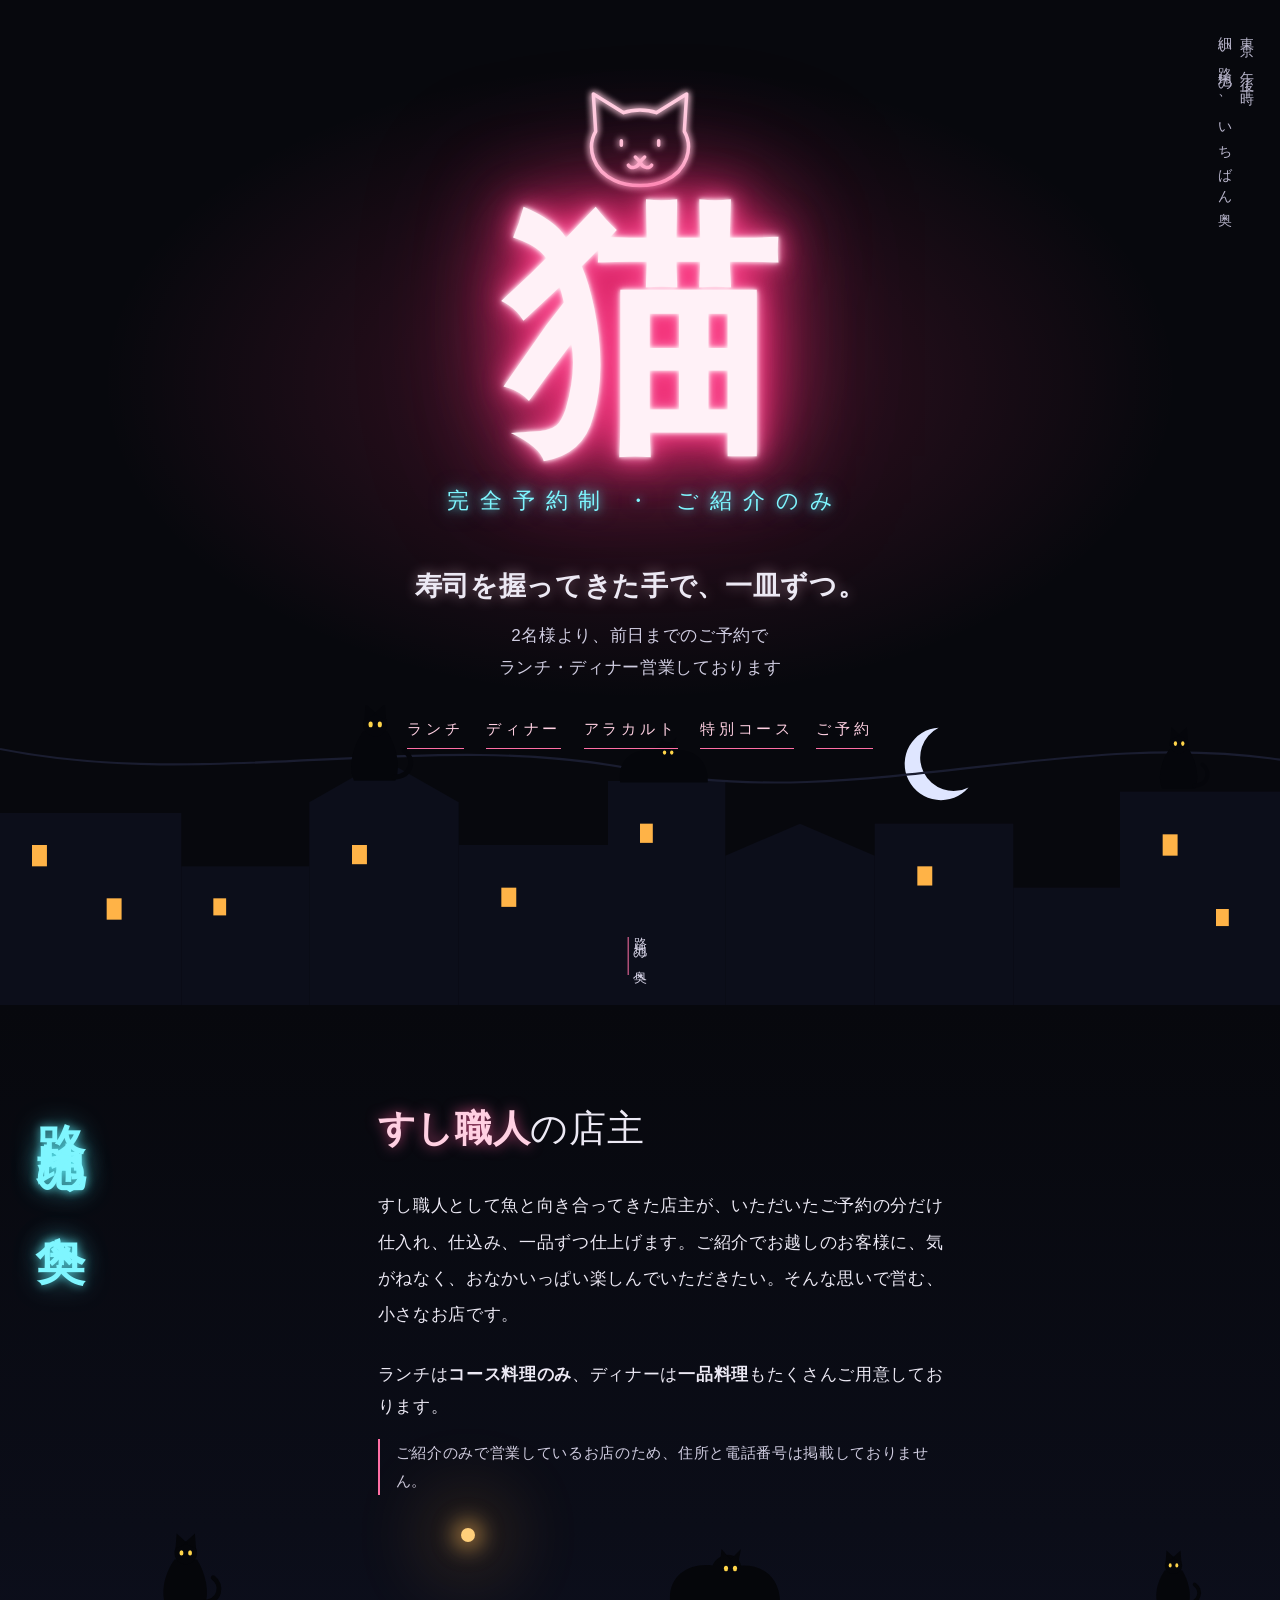
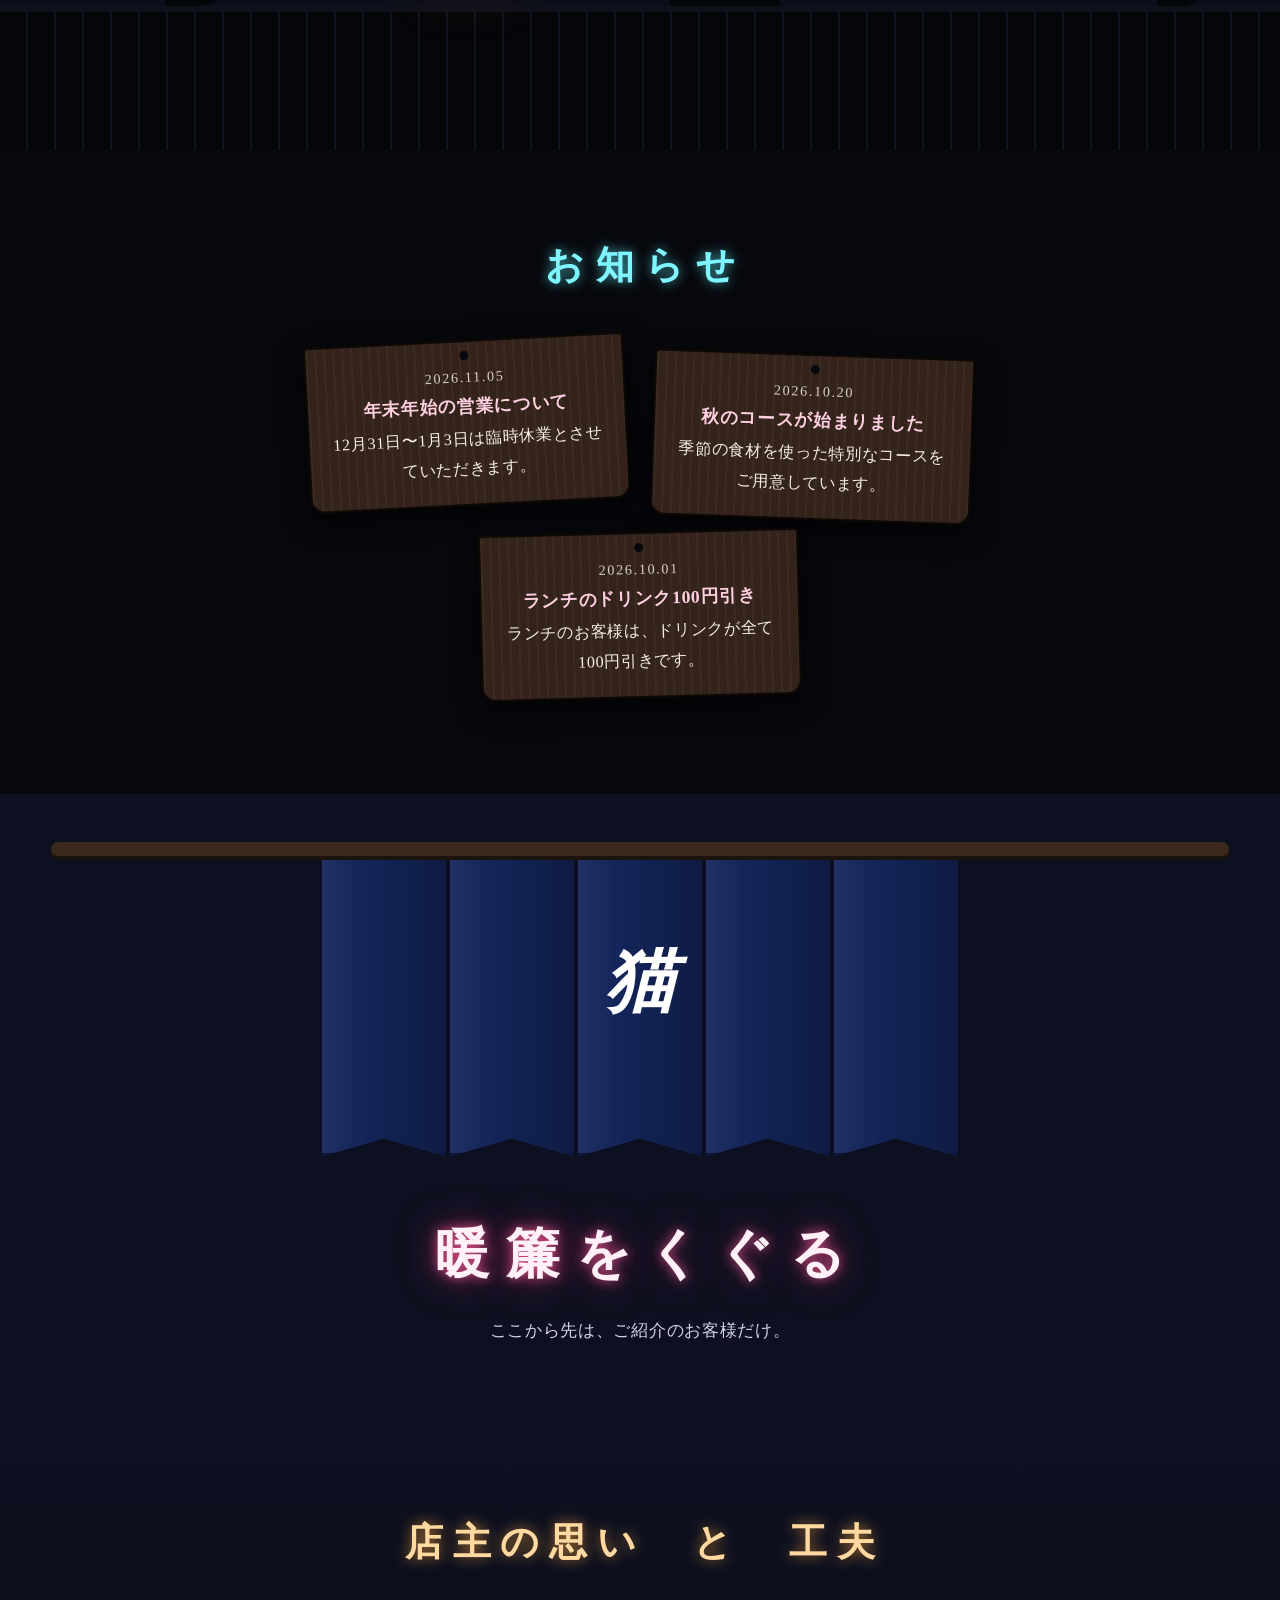
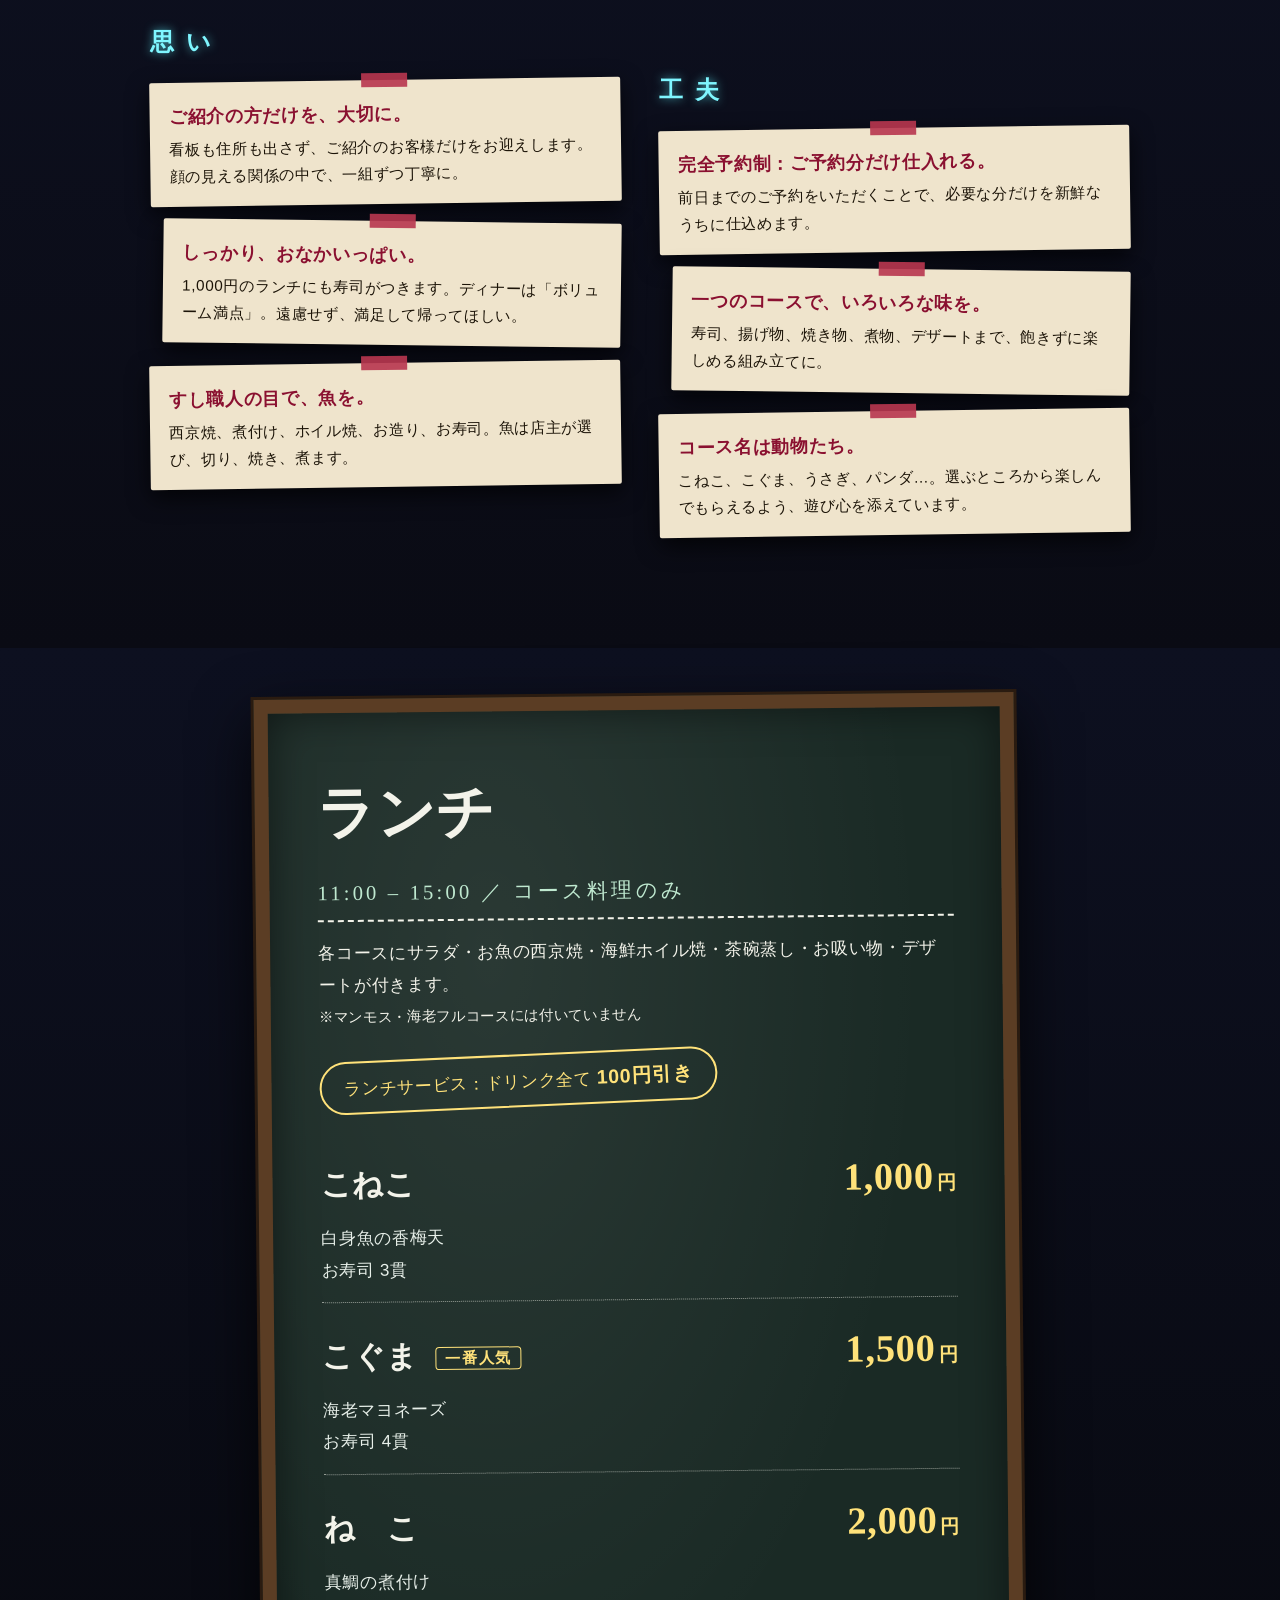
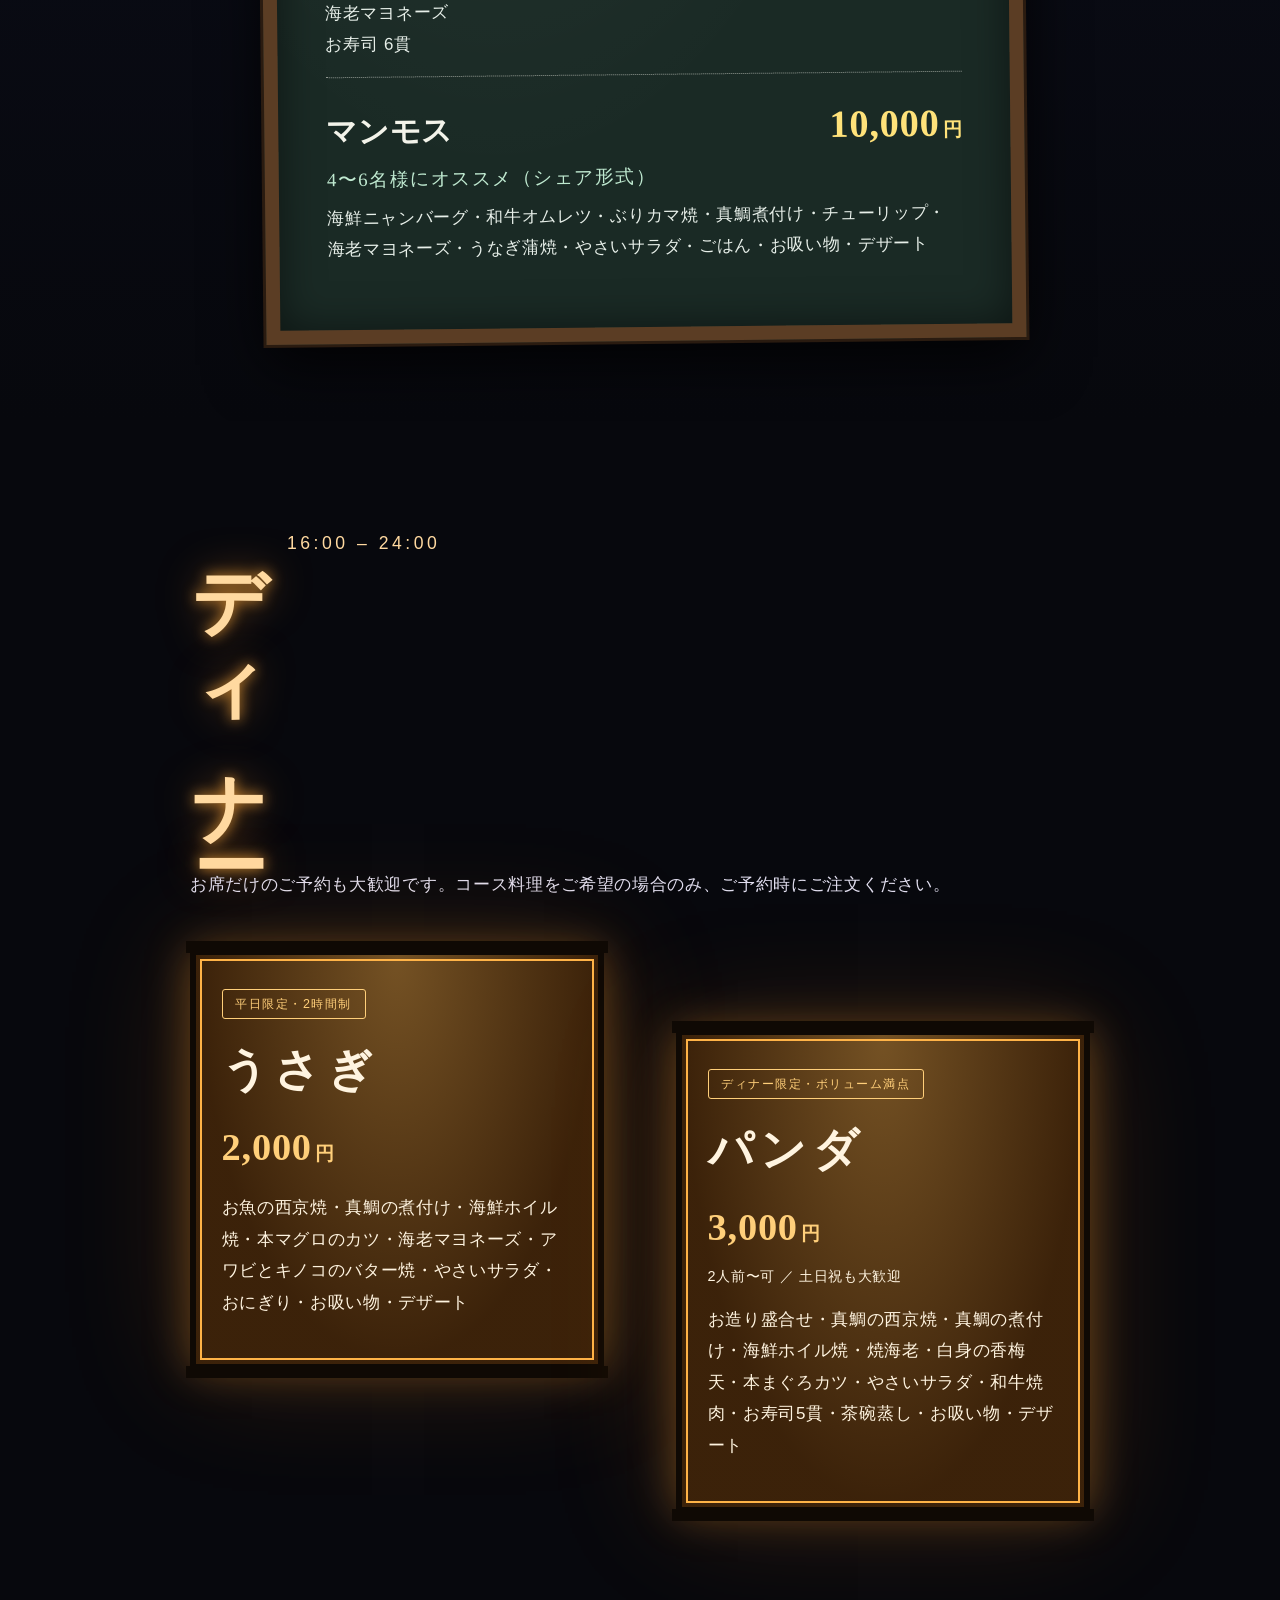
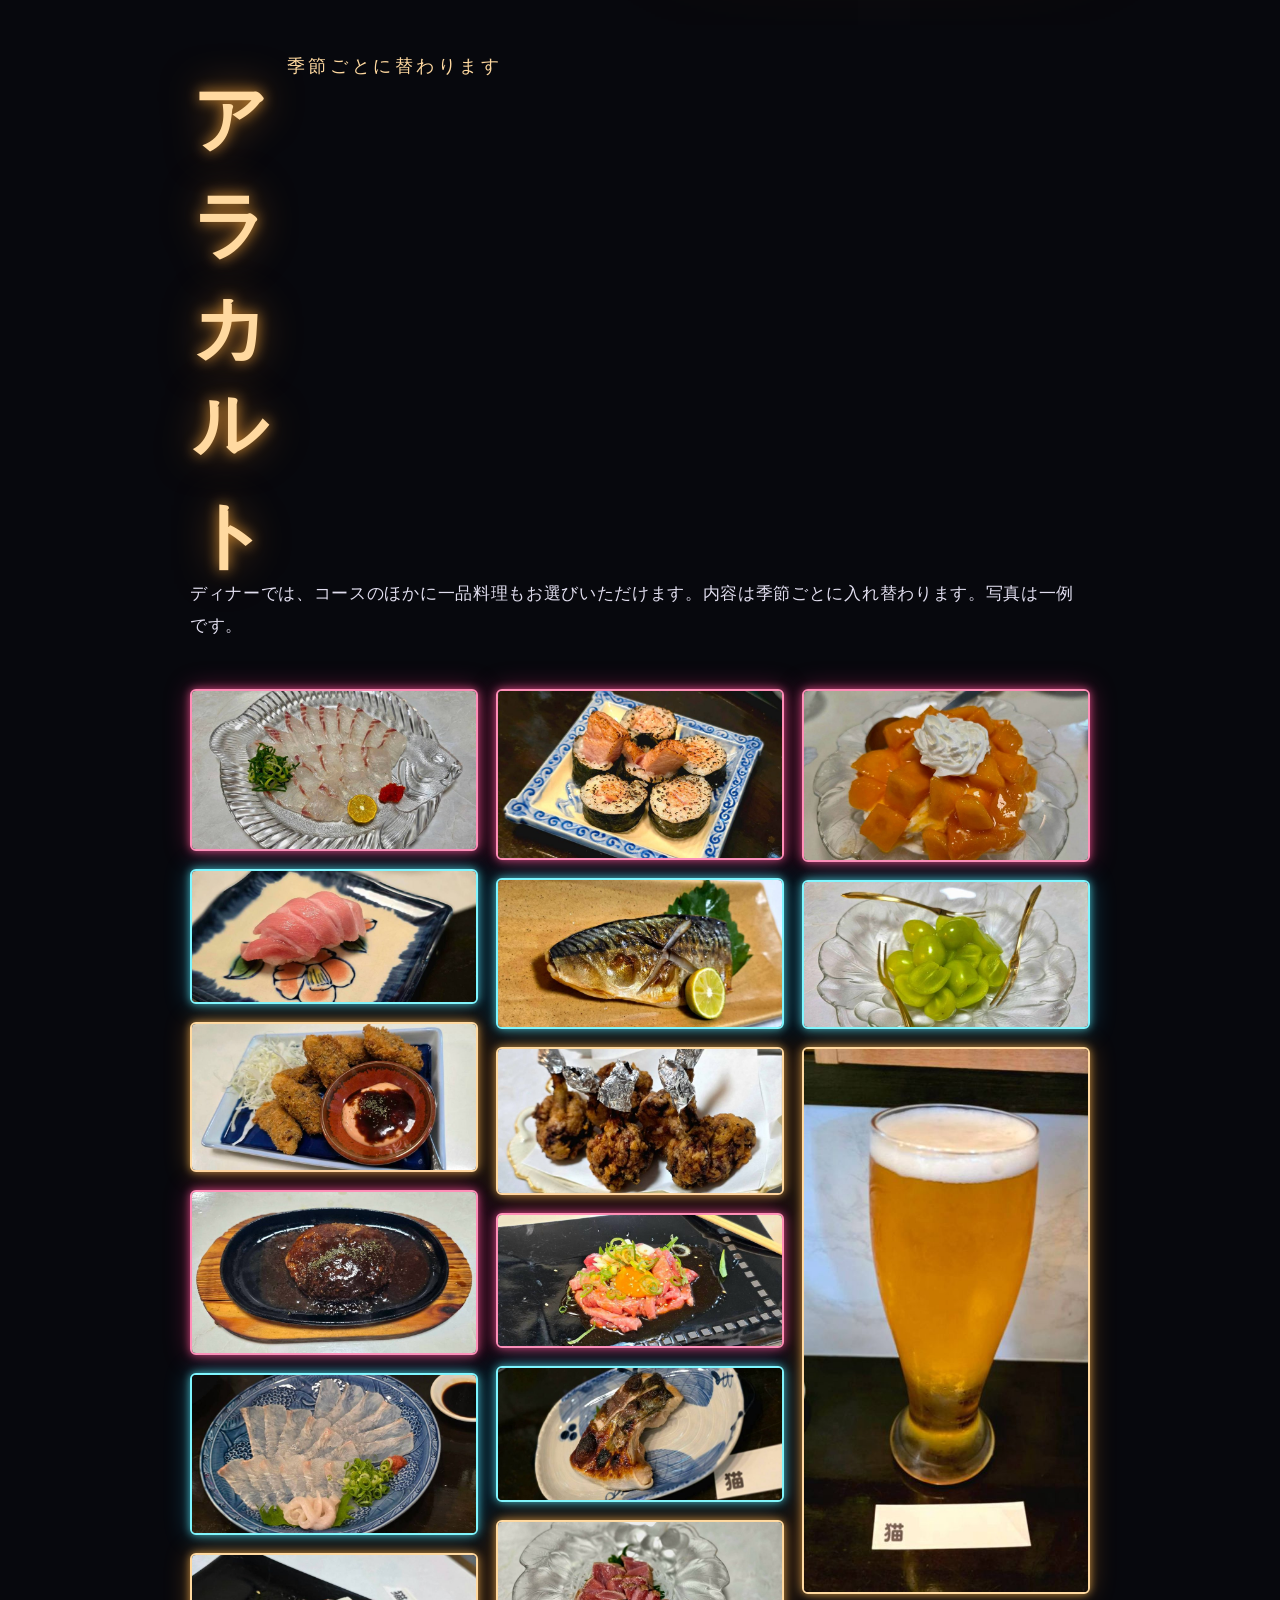
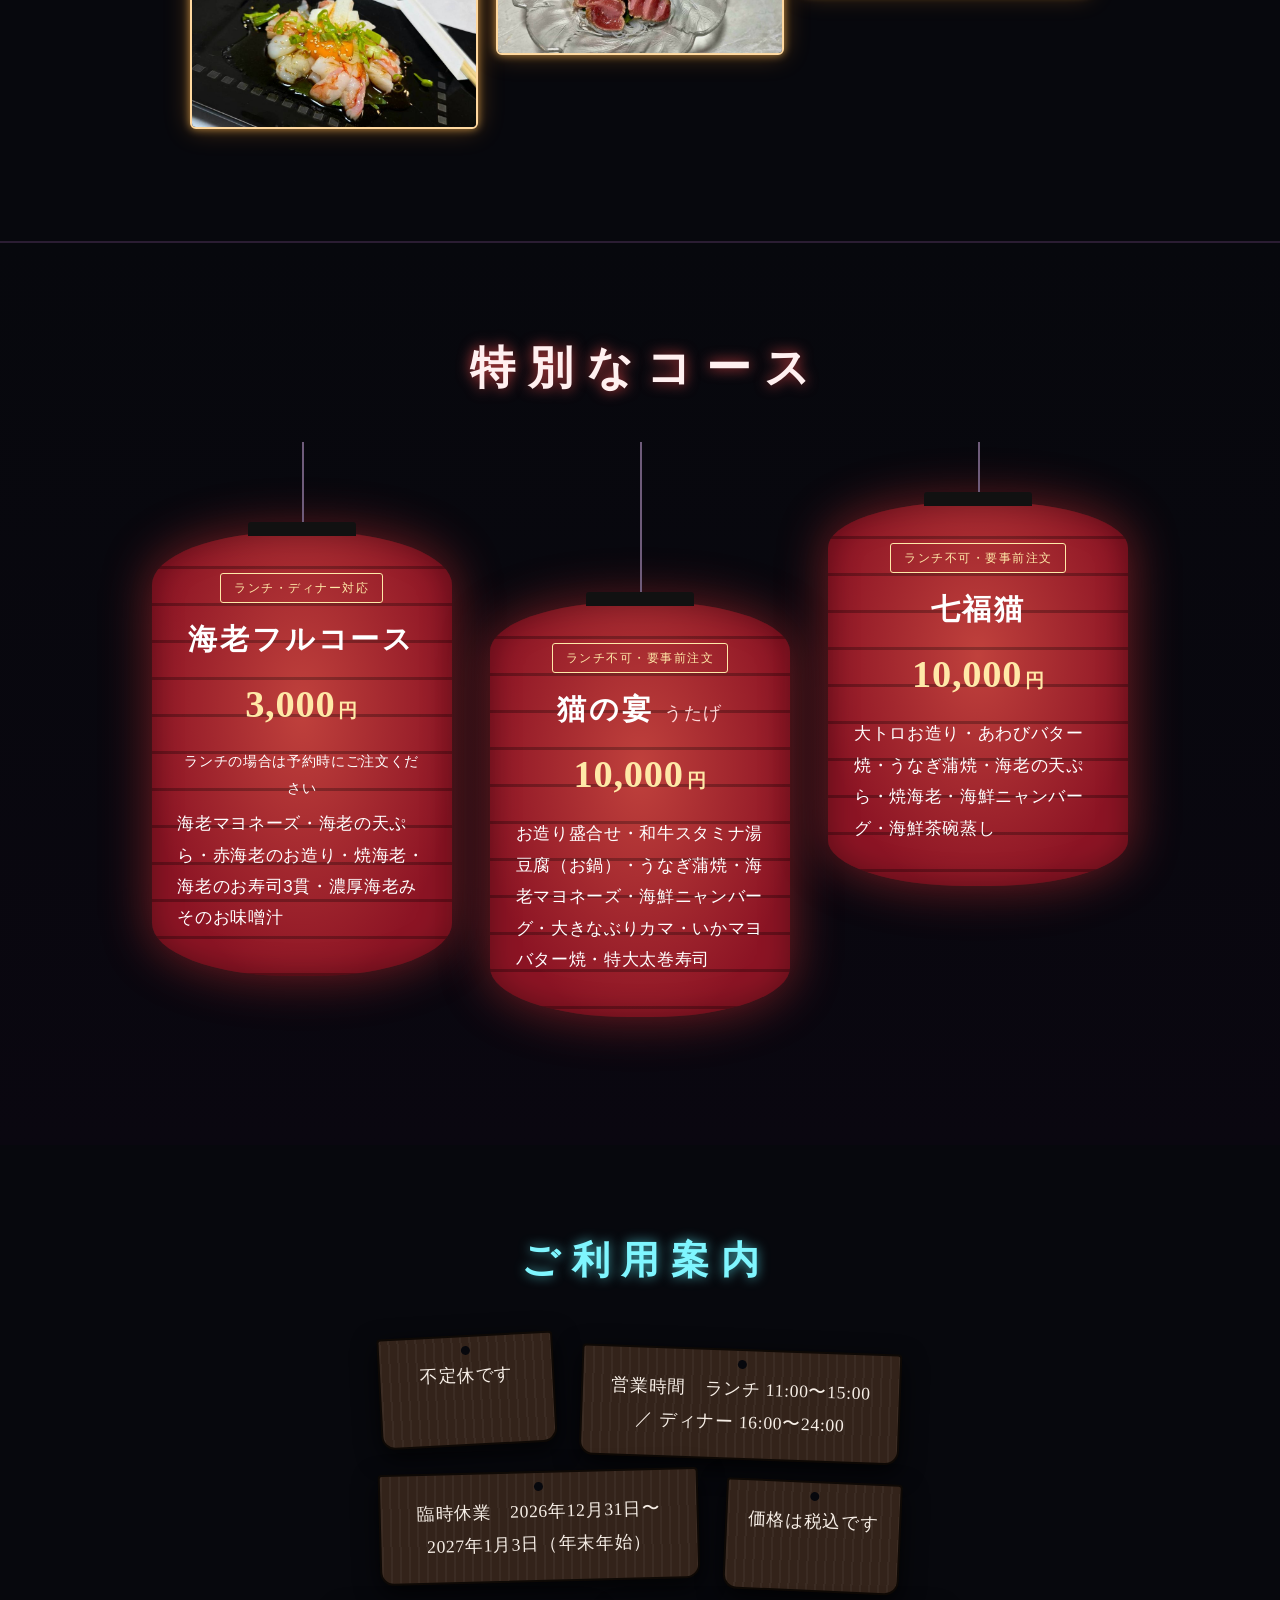
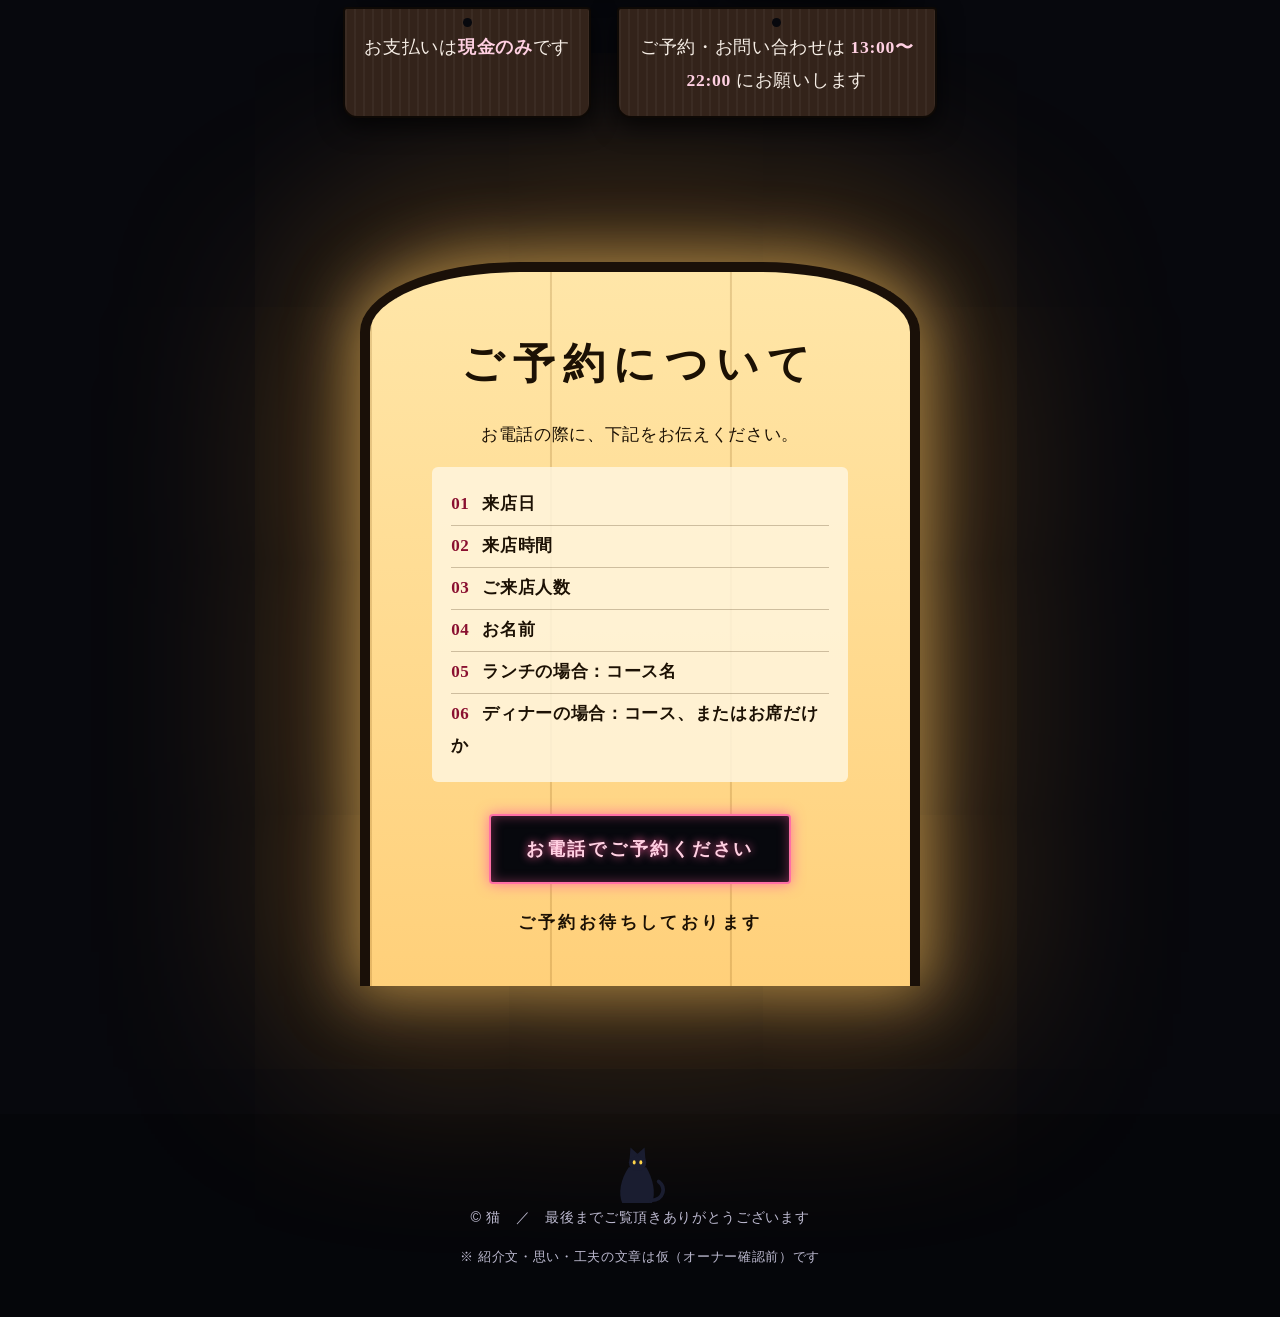
==== d-neon/index.html @ afab5512 "デザイン案（確認用）を追加 Co-Authored-By: Claude Sonnet 5.5 <noreply@anthropic.com>" ====
<!DOCTYPE html>
<html lang="ja">
<head>
<meta charset="utf-8">
<meta name="viewport" content="width=device-width, initial-scale=1">
<meta name="robots" content="noindex, nofollow, noarchive, nosnippet, noimageindex">
<meta name="googlebot" content="noindex, nofollow">
<title>猫 | 完全予約制・ご紹介のみのお店</title>
<link rel="stylesheet" href="style.css">
<script>document.documentElement.className="js";</script>
</head>
<body>

<!-- 自作の猫シルエット（再利用） -->
<svg width="0" height="0" style="position:absolute" aria-hidden="true" focusable="false">
  <defs>
    <symbol id="cat" viewBox="0 0 130 140">
      <path d="M38 54 C18 82 12 118 22 140 L94 140 C104 116 96 80 80 54 Z" fill="currentColor"/>
      <path d="M92 134 C124 132 128 102 110 88" fill="none" stroke="currentColor" stroke-width="9" stroke-linecap="round"/>
      <circle cx="59" cy="42" r="21" fill="currentColor"/>
      <path d="M40 34 L42 6 L62 24 Z M78 34 L76 6 L56 24 Z" fill="currentColor"/>
      <ellipse class="eye" cx="51" cy="42" rx="3.6" ry="5" fill="#ffd54a"/>
      <ellipse class="eye" cx="67" cy="42" rx="3.6" ry="5" fill="#ffd54a"/>
    </symbol>
    <symbol id="loaf" viewBox="0 0 160 80">
      <path d="M6 80 C0 40 30 22 62 26 C70 8 96 6 100 26 C130 24 154 44 152 80 Z" fill="currentColor"/>
      <path d="M72 24 L74 4 L88 20 Z M96 24 L100 4 L84 20 Z" fill="currentColor"/>
      <ellipse class="eye" cx="80" cy="30" rx="2.8" ry="3.6" fill="#ffd54a"/>
      <ellipse class="eye" cx="92" cy="30" rx="2.8" ry="3.6" fill="#ffd54a"/>
    </symbol>
  </defs>
</svg>

<div class="trail" aria-hidden="true"></div>

<!-- 1. 路地の入口 -->
<header class="gate" id="top">
  <p class="gate-time" aria-hidden="true">東京　午後十時<br>細い路地の、いちばん奥</p>

  <div class="sign">
    <svg class="neon-cat" viewBox="0 0 120 100" role="img" aria-label="猫の顔のネオン">
      <defs>
        <filter id="glow" x="-50%" y="-50%" width="200%" height="200%">
          <feGaussianBlur stdDeviation="3.2" result="b"/>
          <feMerge><feMergeNode in="b"/><feMergeNode in="b"/><feMergeNode in="SourceGraphic"/></feMerge>
        </filter>
      </defs>
      <g fill="none" stroke="#ffd0e2" stroke-width="3" stroke-linecap="round" stroke-linejoin="round" filter="url(#glow)">
        <path d="M22 44 L20 12 L46 28 C54 25 66 25 74 28 L100 12 L98 44 C106 58 100 78 82 86 C70 92 50 92 38 86 C20 78 14 58 22 44 Z"/>
        <path d="M44 52 L44 56 M76 52 L76 56"/>
        <path d="M56 66 L60 70 L64 66 M60 70 C58 76 52 76 50 73 M60 70 C62 76 68 76 70 73"/>
      </g>
    </svg>
    <h1 class="neon">猫</h1>
    <p class="gate-sub">完全予約制 ・ ご紹介のみ</p>
  </div>

  <p class="gate-catch">寿司を握ってきた手で、一皿ずつ。</p>
  <p class="gate-lead">2名様より、前日までのご予約で<br>ランチ・ディナー営業しております</p>

  <nav class="gate-nav" aria-label="ページ内移動">
    <a href="#lunch">ランチ</a>
    <a href="#dinner">ディナー</a>
    <a href="#alacarte">アラカルト</a>
    <a href="#special">特別コース</a>
    <a href="#reserve">ご予約</a>
  </nav>

  <p class="cue" aria-hidden="true"><span>路地の奥へ</span></p>

  <svg class="skyline" viewBox="0 0 1200 300" preserveAspectRatio="xMidYMax slice" aria-hidden="true">
    <path d="M880 40 a34 34 0 1 0 28 56 a28 28 0 1 1 -28 -56 Z" fill="#dfe6ff"/>
    <g fill="#0c0e1a">
      <rect x="0" y="120" width="170" height="180"/>
      <rect x="170" y="170" width="120" height="130"/>
      <path d="M290 300 V110 L360 70 L430 110 V300 Z"/>
      <rect x="430" y="150" width="140" height="150"/>
      <rect x="570" y="90" width="110" height="210"/>
      <path d="M680 300 V160 L750 130 L820 160 V300 Z"/>
      <rect x="820" y="130" width="130" height="170"/>
      <rect x="950" y="190" width="100" height="110"/>
      <rect x="1050" y="100" width="150" height="200"/>
    </g>
    <g fill="#ffb347">
      <rect x="30" y="150" width="14" height="20"/><rect x="100" y="200" width="14" height="20"/>
      <rect x="200" y="200" width="12" height="16"/><rect x="330" y="150" width="14" height="18"/>
      <rect x="470" y="190" width="14" height="18"/><rect x="600" y="130" width="12" height="18"/>
      <rect x="860" y="170" width="14" height="18"/><rect x="1090" y="140" width="14" height="20"/>
      <rect x="1140" y="210" width="12" height="16"/>
    </g>
    <path d="M0 60 C200 100 400 40 600 80 S1000 40 1200 70" fill="none" stroke="#1a1d30" stroke-width="2"/>
    <use href="#cat" x="320" y="14" width="70" height="76" style="color:#05060b"/>
    <use href="#loaf" x="578" y="46" width="90" height="46" style="color:#05060b"/>
    <use href="#cat" x="1080" y="36" width="56" height="62" style="color:#05060b"/>
  </svg>
</header>

<main>

<!-- 2. 路地 -->
<section class="alley" id="alley">
  <p class="vtitle rv" aria-hidden="true">路地の奥へ</p>
  <div class="alley-body">
    <ul class="points rv">
      <li><strong>すし職人</strong>の店主</li>
    </ul>
    <p class="rv lead-p">すし職人として魚と向き合ってきた店主が、いただいたご予約の分だけ仕入れ、仕込み、一品ずつ仕上げます。ご紹介でお越しのお客様に、気がねなく、おなかいっぱい楽しんでいただきたい。そんな思いで営む、小さなお店です。</p>
    <p class="rv">ランチは<strong>コース料理のみ</strong>、ディナーは<strong>一品料理</strong>もたくさんご用意しております。</p>
    <p class="hush rv">ご紹介のみで営業しているお店のため、住所と電話番号は掲載しておりません。</p>
  </div>
  <div class="fence" aria-hidden="true">
    <svg class="c c1"><use href="#cat"/></svg>
    <svg class="c c2"><use href="#loaf"/></svg>
    <svg class="c c3"><use href="#cat"/></svg>
  </div>
</section>

<!-- お知らせ（サンプル：管理画面で入力した内容がここに表示されます） -->
<section class="info news" id="news" aria-labelledby="news-h">
  <h2 class="info-h rv" id="news-h">お知らせ</h2>
  <ul class="fuda">
    <li class="rv"><span class="nw-date">2026.11.05</span><strong>年末年始の営業について</strong><span class="nw-body">12月31日〜1月3日は臨時休業とさせていただきます。</span></li>
    <li class="rv"><span class="nw-date">2026.10.20</span><strong>秋のコースが始まりました</strong><span class="nw-body">季節の食材を使った特別なコースをご用意しています。</span></li>
    <li class="rv"><span class="nw-date">2026.10.01</span><strong>ランチのドリンク100円引き</strong><span class="nw-body">ランチのお客様は、ドリンクが全て100円引きです。</span></li>
  </ul>
</section>

<!-- 3. 暖簾 -->
<section class="enter" aria-labelledby="enter-h">
  <div class="rod" aria-hidden="true"></div>
  <div class="noren" aria-hidden="true">
    <i style="--d:-2"></i><i style="--d:-1"></i><i class="mid" style="--d:0"><b>猫</b></i><i style="--d:1"></i><i style="--d:2"></i>
  </div>
  <h2 id="enter-h" class="enter-h rv">暖簾をくぐる</h2>
  <p class="enter-p rv">ここから先は、ご紹介のお客様だけ。</p>
</section>

<!-- 3.5 店の中：思いと工夫 -->
<section class="inside" id="inside" aria-labelledby="inside-h">
  <h2 id="inside-h" class="inside-h rv">店主の思い　と　工夫</h2>
  <div class="slips">
    <div class="slip-group rv">
      <h3 class="slip-t">思い</h3>
      <ul>
        <li><b>ご紹介の方だけを、大切に。</b>看板も住所も出さず、ご紹介のお客様だけをお迎えします。顔の見える関係の中で、一組ずつ丁寧に。</li>
        <li><b>しっかり、おなかいっぱい。</b>1,000円のランチにも寿司がつきます。ディナーは「ボリューム満点」。遠慮せず、満足して帰ってほしい。</li>
        <li><b>すし職人の目で、魚を。</b>西京焼、煮付け、ホイル焼、お造り、お寿司。魚は店主が選び、切り、焼き、煮ます。</li>
      </ul>
    </div>
    <div class="slip-group rv">
      <h3 class="slip-t">工夫</h3>
      <ul>
        <li><b>完全予約制：ご予約分だけ仕入れる。</b>前日までのご予約をいただくことで、必要な分だけを新鮮なうちに仕込めます。</li>
        <li><b>一つのコースで、いろいろな味を。</b>寿司、揚げ物、焼き物、煮物、デザートまで、飽きずに楽しめる組み立てに。</li>
        <li><b>コース名は動物たち。</b>こねこ、こぐま、うさぎ、パンダ…。選ぶところから楽しんでもらえるよう、遊び心を添えています。</li>
      </ul>
    </div>
  </div>
</section>

<!-- 4. ランチ：黒板 -->
<section class="lunch" id="lunch">
  <div class="board">
    <h2 class="chalk-h">ランチ <small>11:00 – 15:00 ／ コース料理のみ</small></h2>
    <p class="chalk-lead">各コースにサラダ・お魚の西京焼・海鮮ホイル焼・茶碗蒸し・お吸い物・デザートが付きます。<br>
    <span class="small">※マンモス・海老フルコースには付いていません</span></p>
    <p class="chalk-service">ランチサービス：ドリンク全て <strong>100円引き</strong></p>

    <div class="menu">
      <article class="row rv">
        <h3>こねこ</h3>
        <p class="price">1,000<span>円</span></p>
        <p class="desc">白身魚の香梅天<br>お寿司 3貫</p>
      </article>
      <article class="row hot rv">
        <h3>こぐま <em>一番人気</em></h3>
        <p class="price">1,500<span>円</span></p>
        <p class="desc">海老マヨネーズ<br>お寿司 4貫</p>
      </article>
      <article class="row rv">
        <h3>ね　こ</h3>
        <p class="price">2,000<span>円</span></p>
        <p class="desc">真鯛の煮付け<br>海老マヨネーズ<br>お寿司 6貫</p>
      </article>
      <article class="row big rv">
        <h3>マンモス <small>4〜6名様にオススメ（シェア形式）</small></h3>
        <p class="price">10,000<span>円</span></p>
        <p class="desc">海鮮ニャンバーグ・和牛オムレツ・ぶりカマ焼・真鯛煮付け・チューリップ・海老マヨネーズ・うなぎ蒲焼・やさいサラダ・ごはん・お吸い物・デザート</p>
      </article>
    </div>
  </div>
</section>

<!-- 5. ディナー：行灯 -->
<section class="dinner" id="dinner">
  <h2 class="dinner-h rv"><span class="v">ディナー</span><small>16:00 – 24:00</small></h2>
  <p class="dinner-lead rv">お席だけのご予約も大歓迎です。コース料理をご希望の場合のみ、ご予約時にご注文ください。</p>

  <div class="andons">
    <article class="andon a1 rv">
      <span class="tag">平日限定・2時間制</span>
      <h3>うさぎ</h3>
      <p class="price">2,000<span>円</span></p>
      <p class="desc">お魚の西京焼・真鯛の煮付け・海鮮ホイル焼・本マグロのカツ・海老マヨネーズ・アワビとキノコのバター焼・やさいサラダ・おにぎり・お吸い物・デザート</p>
    </article>
    <article class="andon a2 rv">
      <span class="tag">ディナー限定・ボリューム満点</span>
      <h3>パンダ</h3>
      <p class="price">3,000<span>円</span></p>
      <p class="small">2人前〜可 ／ 土日祝も大歓迎</p>
      <p class="desc">お造り盛合せ・真鯛の西京焼・真鯛の煮付け・海鮮ホイル焼・焼海老・白身の香梅天・本まぐろカツ・やさいサラダ・和牛焼肉・お寿司5貫・茶碗蒸し・お吸い物・デザート</p>
    </article>
  </div>
</section>

<!-- 5.5 アラカルト：路地の窓に並ぶ小皿（季節ごとに替わる） -->
<section class="ala" id="alacarte" aria-labelledby="ala-h">
  <h2 class="dinner-h ala-h rv" id="ala-h"><span class="v">アラカルト</span><small>季節ごとに替わります</small></h2>
  <p class="dinner-lead rv">ディナーでは、コースのほかに一品料理もお選びいただけます。内容は季節ごとに入れ替わります。写真は一例です。</p>
  <div class="ala-wall">
    <figure class="rv"><img src="images/dishes/sashimi-27.jpg" alt="魚の形のガラス皿に盛られた白身魚のお造り" width="900" height="500" loading="lazy"></figure>
    <figure class="rv"><img src="images/dishes/sushi-78.jpg" alt="絵付けの皿に載ったまぐろのにぎり" width="900" height="416" loading="lazy"></figure>
    <figure class="rv"><img src="images/dishes/fry-8.jpg" alt="青い角皿に盛られた揚げ物とソース" width="900" height="461" loading="lazy"></figure>
    <figure class="rv"><img src="images/dishes/grill-35.jpg" alt="鉄板に載ったハンバーグ" width="900" height="512" loading="lazy"></figure>
    <figure class="rv"><img src="images/dishes/sashimi-99.jpg" alt="藍色の大皿に薄く引いたお造り" width="900" height="501" loading="lazy"></figure>
    <figure class="rv"><img src="images/dishes/ippin-46.jpg" alt="海老と卵黄を和えた一品" width="900" height="544" loading="lazy"></figure>
    <figure class="rv"><img src="images/dishes/sushi-88.jpg" alt="青い絵付けの角皿に盛られた巻き寿司" width="900" height="528" loading="lazy"></figure>
    <figure class="rv"><img src="images/dishes/grill-31.jpg" alt="すだちを添えた焼き魚" width="900" height="467" loading="lazy"></figure>
    <figure class="rv"><img src="images/dishes/fry-61.jpg" alt="骨付きの揚げ物" width="900" height="456" loading="lazy"></figure>
    <figure class="rv"><img src="images/dishes/ippin-11.jpg" alt="ねぎと卵黄を載せた一品" width="900" height="416" loading="lazy"></figure>
    <figure class="rv"><img src="images/dishes/grill-95.jpg" alt="青い絵付けの皿に載った焼き魚" width="900" height="416" loading="lazy"></figure>
    <figure class="rv"><img src="images/dishes/sashimi-56.jpg" alt="ガラスの器に盛られた赤身のお造り" width="900" height="416" loading="lazy"></figure>
    <figure class="rv"><img src="images/dishes/sweet-1.jpg" alt="ガラスの器のマンゴーのデザート" width="900" height="534" loading="lazy"></figure>
    <figure class="rv"><img src="images/dishes/sweet-23.jpg" alt="ガラスの器に盛られたぶどう" width="900" height="461" loading="lazy"></figure>
    <figure class="rv"><img src="images/dishes/drink-96.jpg" alt="背の高いグラスに注がれたビール" width="471" height="900" loading="lazy"></figure>
  </div>
</section>

<!-- 6. 特別コース：提灯 -->
<section class="special" id="special">
  <h2 class="special-h rv">特別なコース</h2>
  <div class="chochins">
    <article class="chochin c-a rv">
      <span class="tag">ランチ・ディナー対応</span>
      <h3>海老フルコース</h3>
      <p class="price">3,000<span>円</span></p>
      <p class="small">ランチの場合は予約時にご注文ください</p>
      <p class="desc">海老マヨネーズ・海老の天ぷら・赤海老のお造り・焼海老・海老のお寿司3貫・濃厚海老みそのお味噌汁</p>
    </article>
    <article class="chochin c-b rv">
      <span class="tag">ランチ不可・要事前注文</span>
      <h3>猫の宴 <small>うたげ</small></h3>
      <p class="price">10,000<span>円</span></p>
      <p class="desc">お造り盛合せ・和牛スタミナ湯豆腐（お鍋）・うなぎ蒲焼・海老マヨネーズ・海鮮ニャンバーグ・大きなぶりカマ・いかマヨバター焼・特大太巻寿司</p>
    </article>
    <article class="chochin c-c rv">
      <span class="tag">ランチ不可・要事前注文</span>
      <h3>七福猫</h3>
      <p class="price">10,000<span>円</span></p>
      <p class="desc">大トロお造り・あわびバター焼・うなぎ蒲焼・海老の天ぷら・焼海老・海鮮ニャンバーグ・海鮮茶碗蒸し</p>
    </article>
  </div>
</section>

<!-- 7. ご利用案内：木札 -->
<section class="info" id="info">
  <h2 class="info-h rv">ご利用案内</h2>
  <ul class="fuda">
    <li class="rv">不定休です</li>
    <li class="rv">営業時間　ランチ 11:00〜15:00 ／ ディナー 16:00〜24:00</li>
    <li class="rv">臨時休業　2026年12月31日〜2027年1月3日（年末年始）</li>
    <li class="rv">価格は税込です</li>
    <li class="rv">お支払いは<strong>現金のみ</strong>です</li>
    <li class="rv">ご予約・お問い合わせは <strong>13:00〜22:00</strong> にお願いします</li>
  </ul>
</section>

<!-- 8. 予約：灯りのともる戸 -->
<section class="reserve" id="reserve">
  <div class="door rv">
    <h2>ご予約について</h2>
    <p>お電話の際に、下記をお伝えください。</p>
    <ol>
      <li>来店日</li>
      <li>来店時間</li>
      <li>ご来店人数</li>
      <li>お名前</li>
      <li>ランチの場合：コース名</li>
      <li>ディナーの場合：コース、またはお席だけか</li>
    </ol>
    <span class="btn">お電話でご予約ください</span>
    <p class="thanks">ご予約お待ちしております</p>
  </div>
</section>

</main>

<footer>
  <svg class="fcat" aria-hidden="true"><use href="#cat"/></svg>
  <p>© 猫　／　最後までご覧頂きありがとうございます</p>
  <p class="draft">※ 紹介文・思い・工夫の文章は仮（オーナー確認前）です</p>
</footer>

<script src="script.js"></script>
</body>
</html>
---- d-neon/style.css ----
/* 猫 — 夜の路地裏の隠れ家 */
* { box-sizing: border-box; }
html { scroll-behavior: smooth; background-color: #07080d; }
body {
  margin: 0;
  background-color: #07080d;
  color: #ece9f4;
  font-family: "Yu Gothic", "Hiragino Sans", "Meiryo", sans-serif;
  font-size: 17px;
  line-height: 1.85;
  letter-spacing: .04em;
  overflow-x: hidden;
}
h1, h2, h3 { margin: 0; font-weight: 700; }
p { margin: 0 0 1em; }
ul, ol { margin: 0; padding: 0; }
strong { font-weight: 700; }
a { color: inherit; }
.small { font-size: .85em; }
small { font-size: .62em; font-weight: 400; letter-spacing: .08em; }
:focus-visible { outline: 3px solid #5ff3ff; outline-offset: 3px; }

:root {
  --serif: "Yu Mincho", "YuMincho", "Hiragino Mincho ProN", "MS PMincho", serif;
}

/* 路地の進み具合（対応ブラウザのみ） */
.trail { display: none; }
@supports (animation-timeline: scroll()) {
  @media (prefers-reduced-motion: no-preference) {
    .trail {
      display: block; position: fixed; left: 0; top: 0; width: 3px; height: 100vh;
      background-color: #ff6fa5; box-shadow: 0 0 10px #ff6fa5, 0 0 22px #ff2d7a;
      transform-origin: top; transform: scaleY(0); z-index: 50;
      animation: trail linear both; animation-timeline: scroll(root);
    }
  }
}
@keyframes trail { to { transform: scaleY(1); } }

/* ---------- 入口 ---------- */
.gate {
  position: relative; min-height: 100vh; min-height: min(100svh, 60rem);
  display: flex; flex-direction: column; align-items: center; justify-content: center;
  text-align: center; padding: 5rem 1.2rem 16rem;
  background-color: #07080d;
  background-image: radial-gradient(ellipse 60% 45% at 50% 38%, rgba(255,60,130,.2), transparent 70%);
  overflow: hidden;
}
.gate-time {
  position: absolute; top: 1.6rem; right: 1.4rem; margin: 0;
  writing-mode: vertical-rl; font-family: var(--serif);
  font-size: .85rem; letter-spacing: .5em; color: #b9b6cc; line-height: 1.6; text-align: left;
}
.sign { position: relative; z-index: 2; }
.neon-cat { width: clamp(92px, 20vw, 140px); height: auto; display: block; margin: 0 auto -.4rem; animation: flick2 7s infinite; }
.neon {
  font-family: var(--serif); font-weight: 900;
  font-size: clamp(8rem, 30vw, 17rem); line-height: 1.05; letter-spacing: 0;
  color: #fff1f7;
  text-shadow:
    0 0 4px #fff, 0 0 10px #ffb3d1, 0 0 22px #ff5c9d, 0 0 46px #ff2d7a,
    0 0 90px #ff2d7a, 0 0 140px rgba(255,45,122,.6);
  animation: flick 6s infinite;
}
.gate-sub {
  margin: .4rem 0 0; font-family: var(--serif); font-size: clamp(1rem, 3.6vw, 1.35rem);
  letter-spacing: .5em; padding-left: .5em; color: #7ff6ff;
  text-shadow: 0 0 8px rgba(95,243,255,.8), 0 0 20px rgba(95,243,255,.5);
}
.gate-catch { position: relative; z-index: 2; margin: 2.4rem 0 .6rem; font-family: var(--serif); font-size: clamp(1.15rem, 4.4vw, 1.7rem); font-weight: 700; }
.gate-lead { position: relative; z-index: 2; color: #cfcce0; margin: 0 0 1.6rem; }
.gate-nav { position: relative; z-index: 2; display: flex; flex-wrap: wrap; gap: .6rem 1.4rem; justify-content: center; }
.gate-nav a {
  text-decoration: none; padding: .35rem 0; border-bottom: 1px solid #ff6fa5; color: #ffd0e2;
  font-size: .95rem; letter-spacing: .25em; transition: color .2s, text-shadow .2s;
}
.gate-nav a:hover { color: #fff; text-shadow: 0 0 12px #ff6fa5; }
.cue {
  position: absolute; z-index: 3; left: 50%; bottom: 1rem; margin: 0; transform: translateX(-50%);
  writing-mode: vertical-rl; font-size: .8rem; letter-spacing: .5em; color: #d8d5e8;
}
.cue::after { content: ""; display: block; width: 1px; height: 38px; margin: .6rem auto 0; background-color: #ff6fa5; animation: drip 2.4s infinite; transform-origin: top; }
@keyframes drip { 0% { transform: scaleY(0); } 60% { transform: scaleY(1); opacity: 1; } 100% { transform: scaleY(1); opacity: 0; } }
.skyline { position: absolute; left: 0; right: 0; bottom: 0; width: 100%; height: 300px; z-index: 1; }
.skyline .eye, .c .eye { animation: blink 5s infinite; transform-box: fill-box; transform-origin: center; }
@keyframes blink { 0%, 92%, 100% { transform: scaleY(1); } 95% { transform: scaleY(.1); } }
@keyframes flick {
  0%, 18%, 22%, 62%, 66%, 100% { opacity: 1; }
  20% { opacity: .55; } 21% { opacity: 1; } 64% { opacity: .35; } 65% { opacity: .9; }
}
@keyframes flick2 { 0%, 40%, 44%, 100% { opacity: 1; } 42% { opacity: .5; } 43% { opacity: .95; } }

/* ---------- 路地 ---------- */
.alley { position: relative; padding: 6rem 1.4rem 15rem; background-color: #090a11; background-image: linear-gradient(#07080d, #0b0d18 70%, #0d1020); }
.vtitle {
  position: absolute; top: 5rem; left: 1rem; margin: 0; writing-mode: vertical-rl;
  font-family: var(--serif); font-size: clamp(1.6rem, 6vw, 3rem); font-weight: 700; letter-spacing: .4em;
  color: #7ff6ff; text-shadow: 0 0 10px rgba(95,243,255,.7), 0 0 28px rgba(95,243,255,.4);
}
.alley-body { max-width: 34rem; margin: 0 auto; padding-left: 3.6rem; }
.points { list-style: none; margin-bottom: 2rem; }
.points li { font-family: var(--serif); font-size: clamp(1.5rem, 6vw, 2.3rem); line-height: 1.5; margin-bottom: .6rem; }
.points strong { color: #ffd0e2; text-shadow: 0 0 14px rgba(255,92,157,.7); }
.hush { color: #cfcce0; border-left: 2px solid #ff6fa5; padding-left: 1rem; font-size: .95rem; }
.fence {
  position: absolute; left: 0; right: 0; bottom: 0; height: 9rem;
  background-color: #05060a;
  background-image: repeating-linear-gradient(90deg, transparent 0 26px, #11131f 26px 28px);
  border-top: 6px solid #0f111b;
}
.fence .c { position: absolute; color: #05060a; }
.fence .c1 { width: 70px; height: 76px; left: 12%; bottom: 100%; margin-bottom: 6px; }
.fence .c2 { width: 120px; height: 60px; left: 52%; bottom: 100%; margin-bottom: 6px; }
.fence .c3 { width: 54px; height: 58px; right: 6%; bottom: 100%; margin-bottom: 6px; }
.fence::before { /* 路地灯 */
  content: ""; position: absolute; left: 36%; bottom: 100%; width: 14px; height: 14px; border-radius: 50%;
  background-color: #ffcf7a; box-shadow: 0 0 20px 8px rgba(255,190,90,.5), 0 0 80px 30px rgba(255,170,60,.2); margin-bottom: 70px;
}

/* ---------- 暖簾 ---------- */
.enter { position: relative; padding: 3rem 0 5rem; text-align: center; background-color: #0d1020; overflow: hidden; }
.rod { height: 14px; width: 92%; margin: 0 auto; border-radius: 7px; background-color: #3b2a1c; box-shadow: 0 4px 0 #1b130d; position: relative; z-index: 2; }
.noren { display: flex; justify-content: center; width: 92%; max-width: 640px; margin: 0 auto; perspective: 700px; }
.noren i {
  flex: 1; height: clamp(190px, 46vw, 300px); margin: 0 2px; position: relative;
  background-color: #13255a; background-image: linear-gradient(90deg, rgba(255,255,255,.06), transparent 30%, rgba(0,0,0,.25));
  border-bottom: 3px solid #0a1538; transform-origin: top center;
  clip-path: polygon(0 0, 100% 0, 100% 100%, 50% 94%, 0 100%);
}
.noren i.mid b {
  position: absolute; left: 50%; top: 30%; transform: translateX(-50%); font-family: var(--serif); font-size: clamp(2.4rem, 9vw, 4.4rem); color: #ffffff; font-weight: 900; line-height: 1;
}
@media (prefers-reduced-motion: no-preference) {
  .noren i { animation: sway 5s ease-in-out infinite; animation-delay: calc(var(--d) * .25s); }
  @supports (animation-timeline: view()) {
    .noren i { animation: part linear both; animation-timeline: view(); animation-range: cover 25% cover 70%; }
  }
}
@keyframes sway { 0%, 100% { transform: rotateX(0) skewX(0); } 50% { transform: rotateX(4deg) skewX(calc(var(--d) * .6deg)); } }
@keyframes part { from { transform: translateX(0) rotate(0); } to { transform: translateX(calc(var(--d) * 14px)) rotate(calc(var(--d) * 5deg)); } }
.enter-h { font-family: var(--serif); font-size: clamp(2rem, 8vw, 3.4rem); margin-top: 3rem; letter-spacing: .3em; padding-left: .3em; color: #fff1f7; text-shadow: 0 0 12px rgba(255,92,157,.8), 0 0 36px rgba(255,45,122,.5); }
.enter-p { color: #d5d2e6; margin-top: .6rem; }

/* ---------- ランチ：黒板 ---------- */
.lunch { padding: 3rem 1rem 5rem; background-color: #0d1020; background-image: linear-gradient(#0d1020, #07080d); }
.board {
  max-width: 760px; margin: 0 auto; padding: clamp(1.2rem, 5vw, 3rem);
  background-color: #1a2a25; background-image: radial-gradient(ellipse at 30% 20%, rgba(255,255,255,.07), transparent 60%);
  border: 14px solid #5b3d24; box-shadow: 0 0 0 3px #2a1b10, 0 20px 60px rgba(0,0,0,.8), inset 0 0 40px rgba(0,0,0,.5);
  color: #f3f3ea; transform: rotate(-.6deg);
}
.chalk-h { font-family: var(--serif); font-size: clamp(2.2rem, 9vw, 3.6rem); border-bottom: 2px dashed #f3f3ea; padding-bottom: .5rem; margin-bottom: 1rem; }
.chalk-h small { display: block; font-size: .36em; letter-spacing: .15em; margin-top: .4rem; color: #bfe9d0; }
.chalk-lead { color: #f3f3ea; }
.chalk-service {
  display: inline-block; border: 2px solid #ffe27a; border-radius: 999px; padding: .4rem 1.4rem; color: #ffe27a; transform: rotate(-2deg); margin: .4rem 0 1.4rem;
}
.chalk-service strong { font-size: 1.15em; }
.menu { display: block; }
.row { display: grid; grid-template-columns: 1fr auto; column-gap: 1rem; align-items: baseline; padding: 1rem 0; border-bottom: 1px dotted rgba(243,243,234,.55); }
.row h3 { font-family: var(--serif); font-size: clamp(1.4rem, 5.5vw, 1.9rem); }
.row h3 em { font-style: normal; font-size: .5em; border: 1px solid #ffe27a; color: #ffe27a; border-radius: 4px; padding: .1em .6em; margin-left: .6rem; vertical-align: middle; letter-spacing: .1em; }
.row h3 small { display: block; color: #bfe9d0; margin-top: .2rem; }
.price { font-family: var(--serif); font-size: clamp(1.7rem, 7vw, 2.4rem); font-weight: 700; margin: 0; color: #ffe27a; white-space: nowrap; letter-spacing: .02em; }
.price span { font-size: .5em; margin-left: .15em; }
.row .desc { grid-column: 1 / -1; margin: .3rem 0 0; color: #e7efe9; }
.row.big { border-bottom: 0; }

/* ---------- ディナー：行灯 ---------- */
.dinner { padding: 6rem 1.2rem 7rem; background-color: #07080d; position: relative; overflow: hidden; }
.dinner-h { display: flex; align-items: flex-start; gap: 1rem; max-width: 900px; margin: 0 auto 1.6rem; }
.dinner-h .v { writing-mode: vertical-rl; font-family: var(--serif); font-size: clamp(2.6rem, 11vw, 4.6rem); letter-spacing: .25em; color: #ffd9a0; text-shadow: 0 0 14px rgba(255,170,60,.8), 0 0 40px rgba(255,150,40,.5); line-height: 1.1; }
.dinner-h small { font-size: 1.1rem; color: #ffd9a0; letter-spacing: .2em; margin-top: .6rem; }
.dinner-lead { max-width: 900px; margin: 0 auto 3rem; color: #e1deef; }
.andons { max-width: 900px; margin: 0 auto; display: flex; flex-direction: column; gap: 3rem; }
.andon {
  position: relative; width: min(100%, 460px); padding: 2rem 1.6rem 1.8rem;
  background-color: #2b1807; background-image: radial-gradient(ellipse at 50% 0%, rgba(255,190,90,.35), rgba(255,150,40,.08) 70%);
  border: 6px solid #0f0904; outline: 2px solid #ffb347; outline-offset: -12px;
  box-shadow: 0 0 40px rgba(255,160,50,.35), 0 0 120px rgba(255,140,30,.18);
  color: #fff4e0;
}
.andon::before, .andon::after { content: ""; position: absolute; left: -10px; right: -10px; height: 12px; background-color: #0f0904; }
.andon::before { top: -14px; } .andon::after { bottom: -14px; }
.andon h3 { font-family: var(--serif); font-size: clamp(2rem, 8vw, 2.8rem); letter-spacing: .15em; }
.andon .price { color: #ffcf7a; }
.andon .desc { margin-top: .6rem; }
.andon.a1 { margin-left: 0; }
.andon.a2 { margin-left: auto; }
.tag {
  display: inline-block; font-size: .78rem; letter-spacing: .12em; padding: .15rem .8rem; margin-bottom: .6rem;
  border: 1px solid currentColor; border-radius: 3px;
}
.andon .tag { color: #ffcf7a; }

/* ---------- 特別：提灯 ---------- */
.special { padding: 3rem 1rem 8rem; background-color: #0a0710; background-image: linear-gradient(#07080d, #0a0710); position: relative; }
.special::before { content: ""; position: absolute; left: 0; right: 0; top: 0; height: 2px; background-color: #2b1d33; }
.special-h { font-family: var(--serif); text-align: center; font-size: clamp(1.8rem, 7vw, 2.8rem); letter-spacing: .3em; padding: 2.4rem 0 2rem .3em; color: #fff0f0; text-shadow: 0 0 14px rgba(255,80,80,.8); }
.chochins { max-width: 1000px; margin: 0 auto; display: flex; flex-wrap: wrap; justify-content: center; gap: 0 2.4rem; align-items: flex-start; }
.chochin {
  position: relative; width: min(100%, 300px); margin-top: 90px; padding: 2.4rem 1.6rem 2.6rem; text-align: center;
  background-color: #8c1424;
  background-image: repeating-linear-gradient(180deg, transparent 0 34px, rgba(0,0,0,.28) 34px 37px),
    radial-gradient(ellipse at 50% 40%, rgba(255,120,90,.45), transparent 75%);
  border-radius: 46% / 12%; box-shadow: 0 0 50px rgba(255,60,60,.45), inset 0 0 30px rgba(0,0,0,.35);
  color: #fff;
}
.chochin::before { content: ""; position: absolute; left: 50%; bottom: 100%; width: 2px; height: 90px; background-color: #6e5b7a; }
.chochin::after { content: ""; position: absolute; left: 50%; top: -10px; transform: translateX(-50%); width: 36%; height: 14px; background-color: #111; border-radius: 3px 3px 0 0; }
.chochin h3 { font-family: var(--serif); font-size: 1.8rem; letter-spacing: .1em; }
.chochin h3 small { color: #ffd9d9; }
.chochin .price { color: #ffe9a8; margin: .2rem 0 .5rem; }
.chochin .tag { color: #ffe9a8; }
.chochin .desc { text-align: left; margin: .4rem 0 0; }
.chochin .small { margin-bottom: .4rem; }
.c-b { margin-top: 160px; } .c-c { margin-top: 60px; }
.chochin.c-b::before { height: 160px; } .chochin.c-c::before { height: 60px; }
@media (prefers-reduced-motion: no-preference) {
  .chochin { animation: swing 6s ease-in-out infinite; transform-origin: 50% -90px; }
  .c-b { transform-origin: 50% -160px; animation-delay: -2s; } .c-c { transform-origin: 50% -60px; animation-delay: -4s; }
}
@keyframes swing { 0%, 100% { rotate: -1.2deg; } 50% { rotate: 1.2deg; } }

/* ---------- ご利用案内：木札 ---------- */
.info { padding: 5rem 1.2rem 6rem; background-color: #07080d; }
.info-h { font-family: var(--serif); text-align: center; font-size: clamp(1.7rem, 6vw, 2.4rem); letter-spacing: .3em; padding-left: .3em; color: #7ff6ff; text-shadow: 0 0 12px rgba(95,243,255,.7); margin-bottom: 2.4rem; }
.fuda { list-style: none; max-width: 760px; margin: 0 auto; display: flex; flex-wrap: wrap; gap: 1.6rem; justify-content: center; }
.fuda li {
  position: relative; padding: 1.4rem 1.2rem 1.2rem; min-width: 11rem; max-width: 20rem; text-align: center;
  background-color: #33231a; background-image: repeating-linear-gradient(90deg, rgba(255,255,255,.04) 0 2px, transparent 2px 9px);
  border: 2px solid #0e0905; border-radius: 4px 4px 14px 14px; color: #f6eee6; font-family: var(--serif); font-size: 1.1rem;
  box-shadow: 0 8px 24px rgba(0,0,0,.7);
}
.fuda li::before { content: ""; position: absolute; top: .55rem; left: 50%; width: 9px; height: 9px; margin-left: -4.5px; border-radius: 50%; background-color: #07080d; }
.fuda li:nth-child(1) { transform: rotate(-3deg); }
.fuda li:nth-child(2) { transform: rotate(2deg) translateY(14px); }
.fuda li:nth-child(3) { transform: rotate(-1.5deg); }
.fuda li:nth-child(4) { transform: rotate(2.5deg) translateY(10px); }
.fuda strong { color: #ffd0e2; }

/* ---------- 予約：灯る戸 ---------- */
.reserve { padding: 3rem 1rem 8rem; background-color: #07080d; display: flex; justify-content: center; }
.door {
  width: min(100%, 560px); padding: clamp(2rem, 7vw, 3.4rem) clamp(1.4rem, 6vw, 3rem) 3rem;
  background-color: #ffd98a; background-image: linear-gradient(90deg, rgba(120,70,0,.18) 0 2px, transparent 2px), linear-gradient(180deg, #ffe6a8, #ffd07a);
  background-size: 33.33% 100%, 100% 100%;
  border: 10px solid #1a1008; border-bottom-width: 0; border-radius: 160px 160px 0 0 / 70px 70px 0 0;
  box-shadow: 0 0 60px 10px rgba(255,200,100,.55), 0 0 200px 60px rgba(255,170,60,.3);
  color: #1c1104;
}
.door h2 { font-family: var(--serif); font-size: clamp(1.8rem, 7vw, 2.6rem); text-align: center; letter-spacing: .2em; margin-bottom: 1rem; }
.door p { text-align: center; }
.door ol { list-style: none; counter-reset: n; margin: 0 auto 2rem; max-width: 26rem; background-color: rgba(255,246,222,.85); padding: 1rem 1.2rem; border-radius: 6px; }
.door li { counter-increment: n; padding: .3rem 0; border-bottom: 1px solid rgba(60,35,0,.25); font-weight: 700; }
.door li:last-child { border-bottom: 0; }
.door li::before { content: counter(n, decimal-leading-zero); font-family: var(--serif); color: #8a1030; margin-right: .8rem; }
.btn {
  display: block; width: fit-content; max-width: 100%; margin: 0 auto 1.4rem; text-align: center; text-decoration: none;
  padding: 1rem 2.2rem; background-color: #07080d; color: #ffd0e2; border: 2px solid #ff6fa5; border-radius: 4px;
  font-family: var(--serif); font-size: 1.15rem; font-weight: 700; letter-spacing: .15em;
  box-shadow: 0 0 14px rgba(255,92,157,.8), inset 0 0 12px rgba(255,92,157,.4); text-shadow: 0 0 8px #ff5c9d; transition: transform .2s, box-shadow .2s;
}
.btn:hover { transform: translateY(-2px); box-shadow: 0 0 26px rgba(255,92,157,1), inset 0 0 18px rgba(255,92,157,.6); }
.thanks { margin: 0; font-family: var(--serif); font-weight: 700; letter-spacing: .2em; }

footer { text-align: center; padding: 0 1rem 3rem; background-color: #05060a; color: #bdbad0; font-size: .9rem; }
.fcat { width: 54px; height: 58px; color: #0c0e18; display: block; margin: 0 auto; transform: translateY(-1px); }
footer { padding-top: 2rem; }
.fcat { color: #1a1d30; }

/* ---------- 出現演出（JS有効時のみ） ---------- */
.js .rv { opacity: 0; transform: translateY(24px); transition: opacity .9s ease, transform .9s ease; }
.js .rv.in { opacity: 1; transform: none; }
.js .fuda li.rv.in:nth-child(1) { transform: rotate(-3deg); }
.js .fuda li.rv.in:nth-child(2) { transform: rotate(2deg) translateY(14px); }
.js .fuda li.rv.in:nth-child(3) { transform: rotate(-1.5deg); }
.js .fuda li.rv.in:nth-child(4) { transform: rotate(2.5deg) translateY(10px); }
.js .vtitle.rv, .js .vtitle.rv.in { transform: none; }

@media (prefers-reduced-motion: reduce) {
  html { scroll-behavior: auto; }
  *, *::before, *::after { animation: none !important; transition: none !important; }
  .js .rv { opacity: 1; transform: none; }
  .js .fuda li.rv:nth-child(1) { transform: rotate(-3deg); }
  .js .fuda li.rv:nth-child(2) { transform: rotate(2deg) translateY(14px); }
  .js .fuda li.rv:nth-child(3) { transform: rotate(-1.5deg); }
  .js .fuda li.rv:nth-child(4) { transform: rotate(2.5deg) translateY(10px); }
}

@media (max-width: 520px) {
  body { font-size: 16px; }
  .alley-body { padding-left: 3rem; }
  .alley { padding-bottom: 13rem; }
  .skyline { height: 220px; }
  .gate { padding-bottom: 12rem; }
  .gate-time { display: none; }
  .board { border-width: 10px; transform: none; }
  .chochin { width: 100%; max-width: 320px; }
  .c-b, .c-c { margin-top: 90px; } .chochin.c-b::before, .chochin.c-c::before { height: 90px; }
  .c-b { transform-origin: 50% -90px; } .c-c { transform-origin: 50% -90px; }
  .andon.a2 { margin-left: 0; }
  .andon { outline-offset: -9px; }
  .fuda li { width: 100%; max-width: none; }
}
@media (min-width: 900px) {
  .andon.a2 { margin-top: -2rem; }
  .andons { flex-direction: row; justify-content: space-between; align-items: flex-start; }
  .andon { width: 46%; }
  .andon.a2 { margin-top: 5rem; }
  .alley-body { max-width: 40rem; }
}

/* ---------- 追加：紹介文・思いと工夫 ---------- */
.lead-p { font-family: var(--serif); font-size: 1.08rem; line-height: 2.1; color: #ece9f4; margin-bottom: 1.6rem; }
.gate-catch { text-shadow: 0 0 14px rgba(255,208,226,.45); }
.draft { font-size: .8rem; color: #bdbad0; margin: .4rem 0 0; }
.inside { padding: 4rem 1.2rem 6rem; background-color: #0d1020; background-image: linear-gradient(#0d1020, #0a0b14); }
.inside-h { font-family: var(--serif); text-align: center; font-size: clamp(1.6rem, 6vw, 2.4rem); letter-spacing: .25em; padding-left: .25em; color: #ffd9a0; text-shadow: 0 0 14px rgba(255,170,60,.7); margin-bottom: 2.6rem; }
.slips { max-width: 980px; margin: 0 auto; display: grid; grid-template-columns: 1fr; gap: 2.4rem; }
@media (min-width: 860px) { .slips { grid-template-columns: 1fr 1fr; } .slip-group:nth-child(2) { margin-top: 3rem; } }
.slip-t { font-family: var(--serif); font-size: 1.5rem; letter-spacing: .5em; color: #7ff6ff; text-shadow: 0 0 10px rgba(95,243,255,.7); margin-bottom: 1rem; }
.slip-group ul { list-style: none; }
.slip-group li { background-color: #efe4cc; color: #1c1408; padding: 1.1rem 1.2rem 1rem; margin-bottom: 1.1rem; border-radius: 2px; box-shadow: 0 8px 22px rgba(0,0,0,.7); font-size: .95rem; line-height: 1.8; position: relative; }
.slip-group li:nth-child(odd) { transform: rotate(-.8deg); }
.slip-group li:nth-child(even) { transform: rotate(.7deg); margin-left: .8rem; }
.slip-group li::before { content: ""; position: absolute; top: -7px; left: 50%; width: 46px; height: 14px; margin-left: -23px; background-color: #b8374f; opacity: .9; }
.slip-group li b { display: block; font-family: var(--serif); font-size: 1.12rem; color: #8a1030; margin-bottom: .2rem; }

/* ---- お知らせ（サンプル表示） ---- */
.nw-date{display:block;font-size:.8em;letter-spacing:.12em;opacity:.85}
.nw-body{display:block;font-size:.92em;margin-top:.15em}


/* ---------- アラカルト（写真） ---------- */
.ala { padding: 0 1.2rem 7rem; background-color: #07080d; position: relative; overflow: hidden; }
.ala-h { padding-top: 1rem; }
.ala-wall { max-width: 900px; margin: 0 auto; columns: 2; column-gap: 14px; }
.ala-wall figure { margin: 0 0 14px; break-inside: avoid; overflow: hidden; border-radius: 6px; background-color: #0d1020;
  border: 2px solid #ff8fb8; box-shadow: 0 0 8px rgba(255,92,157,.75), 0 0 26px rgba(255,45,122,.35); }
.ala-wall figure:nth-child(3n+2) { border-color: #7ff6ff; box-shadow: 0 0 8px rgba(95,243,255,.7), 0 0 26px rgba(40,200,255,.3); }
.ala-wall figure:nth-child(3n) { border-color: #ffd9a0; box-shadow: 0 0 8px rgba(255,190,90,.7), 0 0 26px rgba(255,150,40,.3); }
.ala-wall img { display: block; width: 100%; height: auto; }
@media (min-width: 720px) { .ala-wall { columns: 3; column-gap: 18px; } .ala-wall figure { margin-bottom: 18px; } }
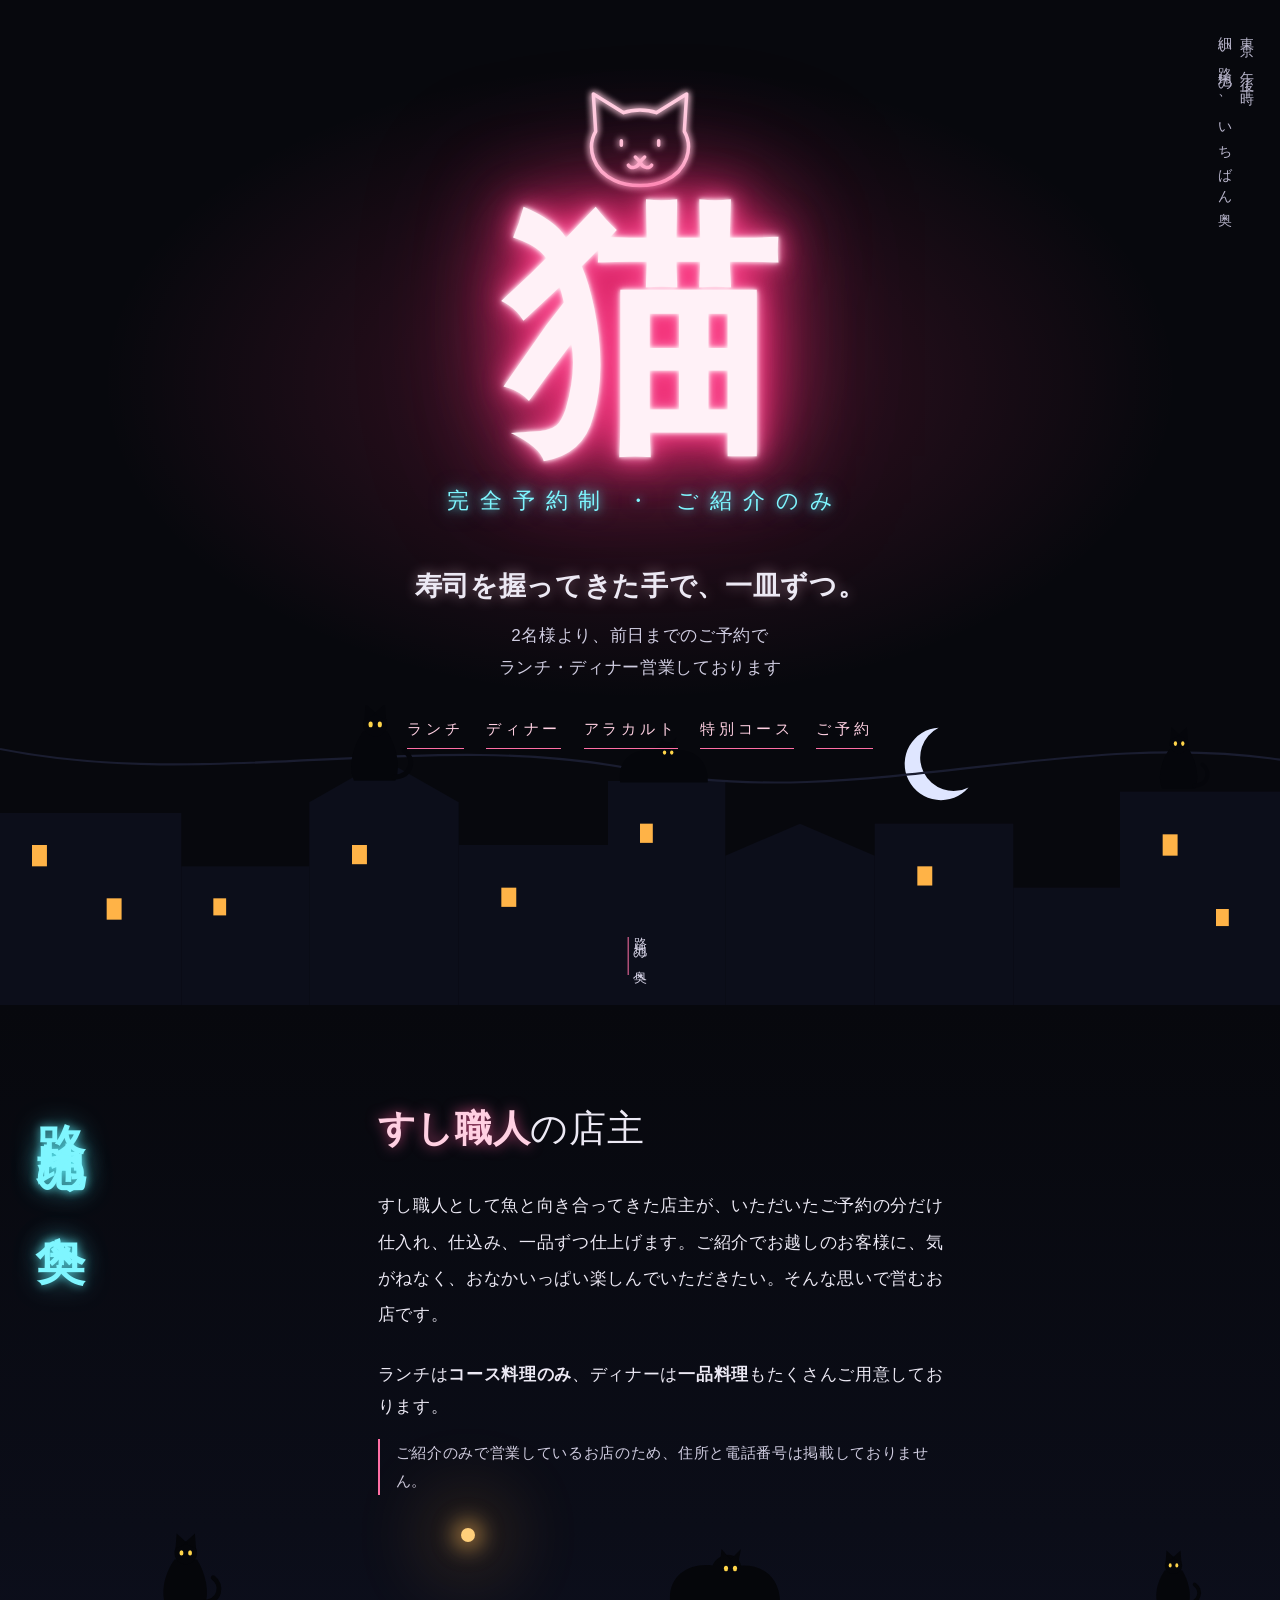
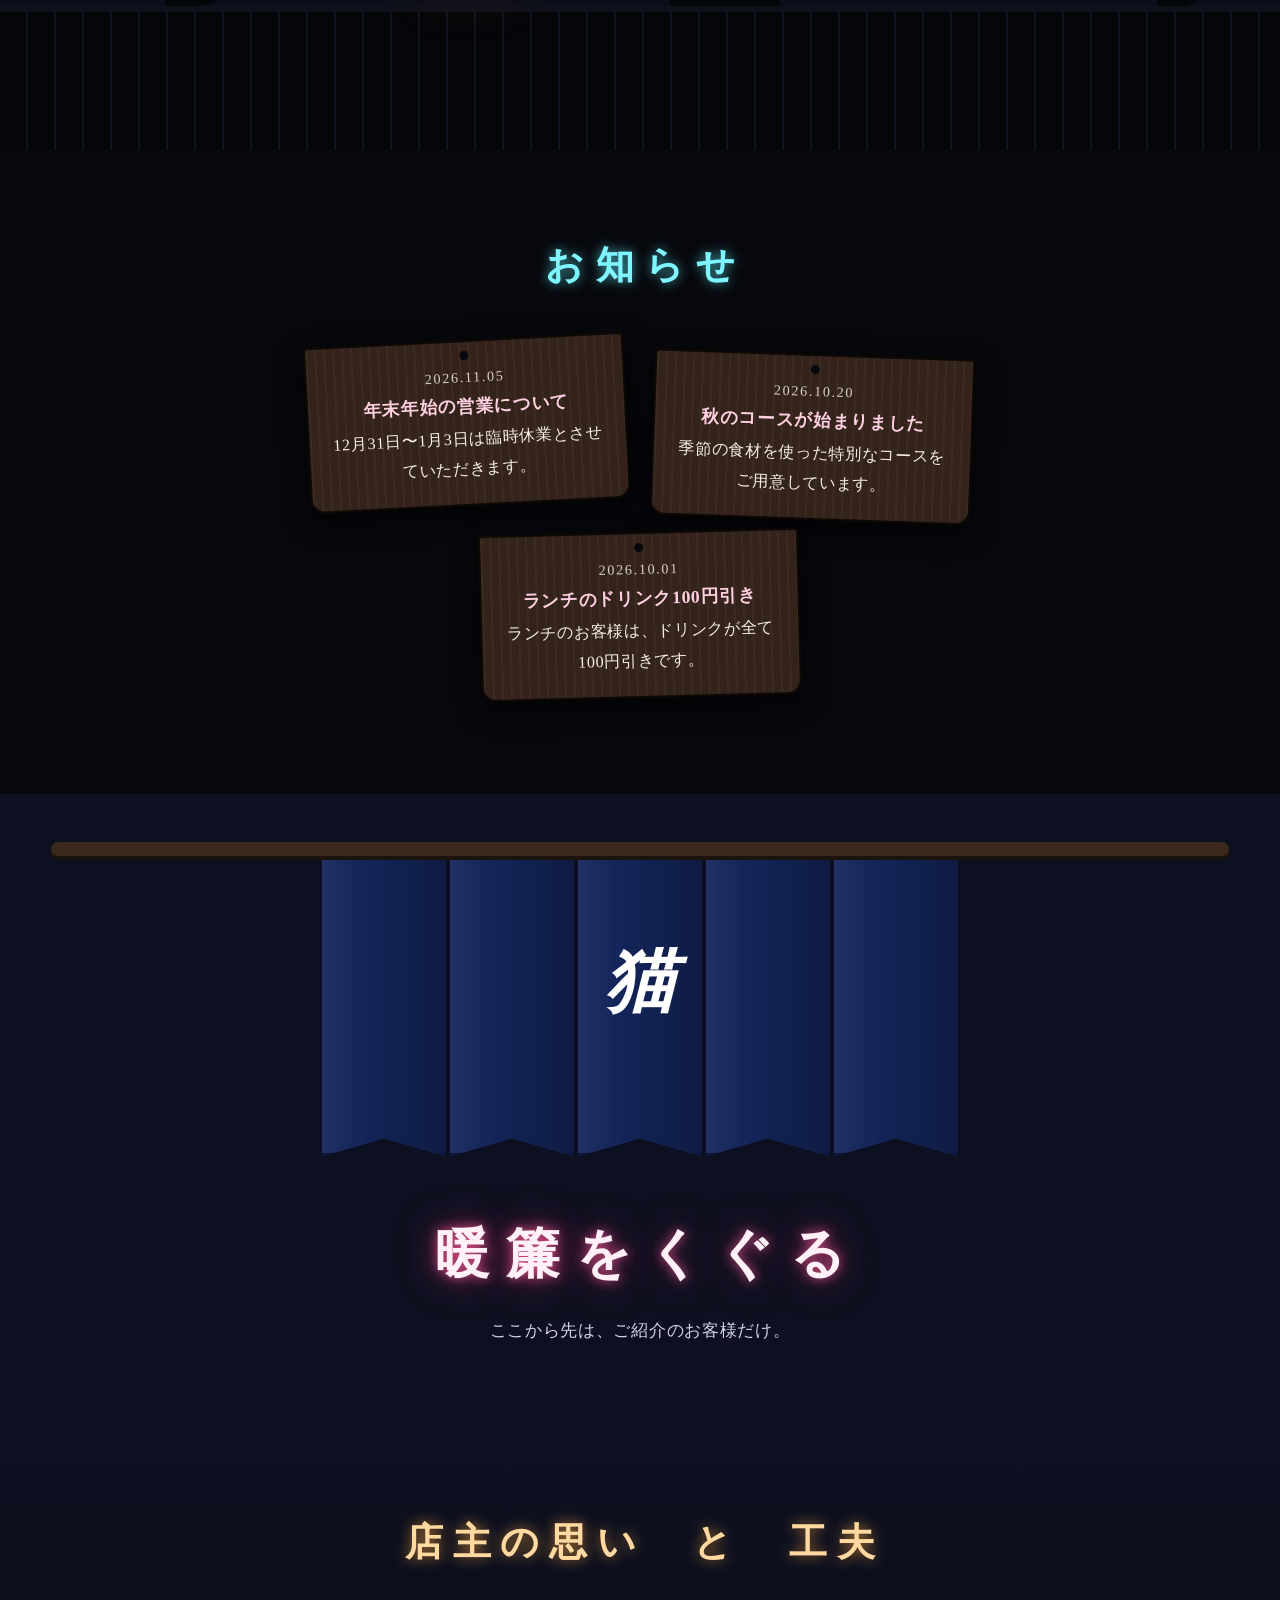
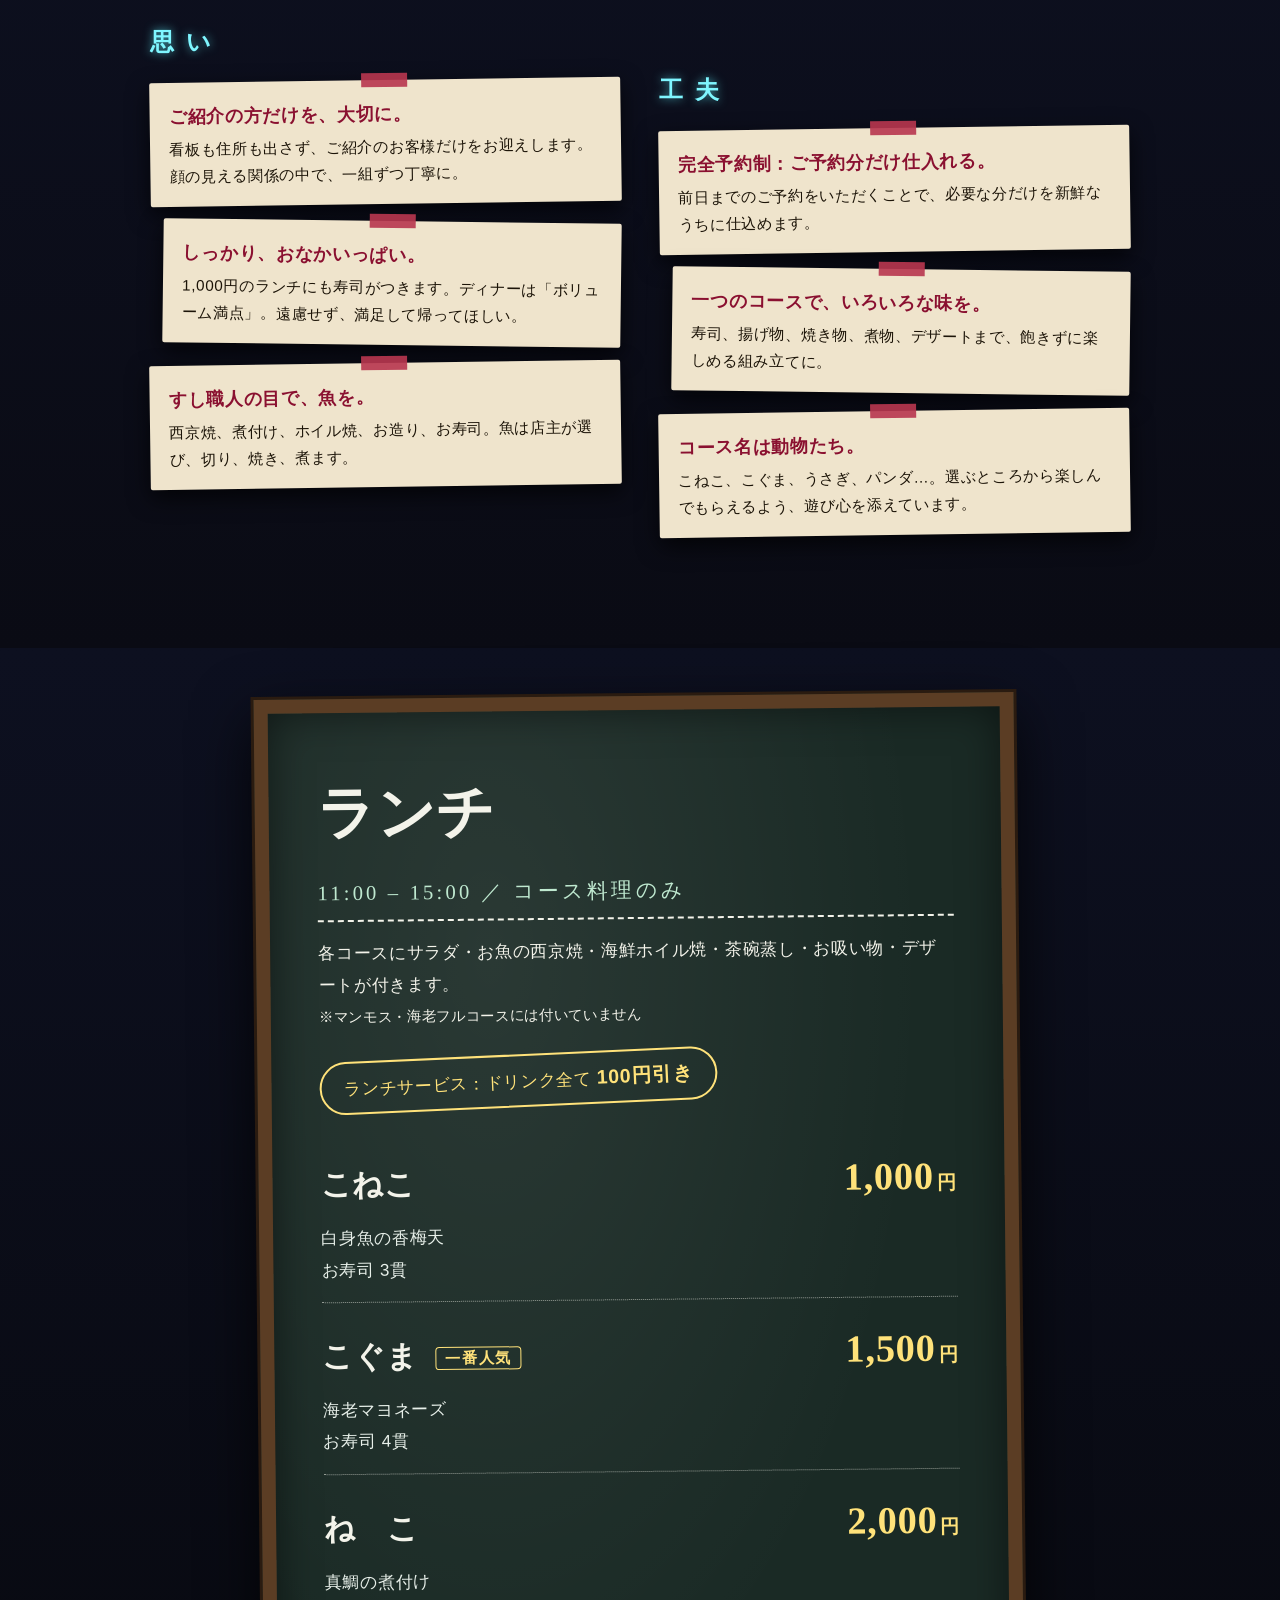
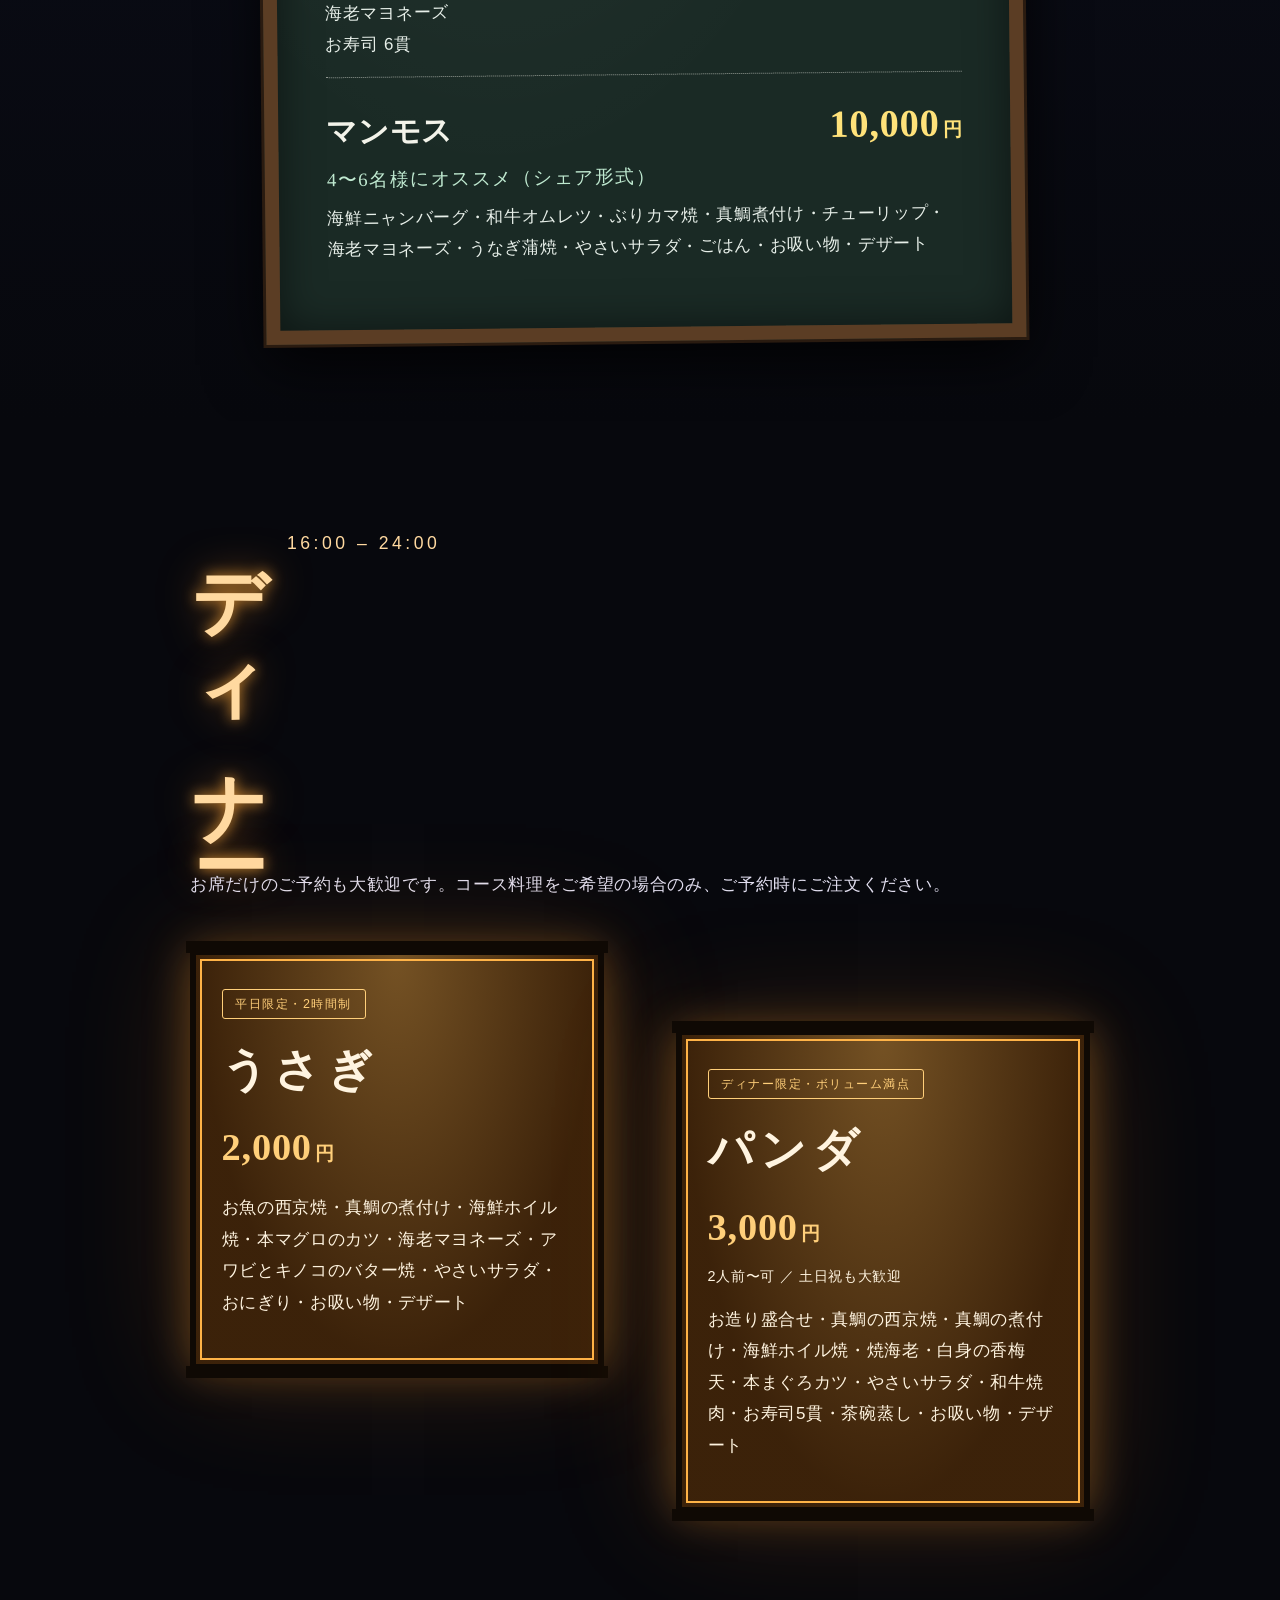
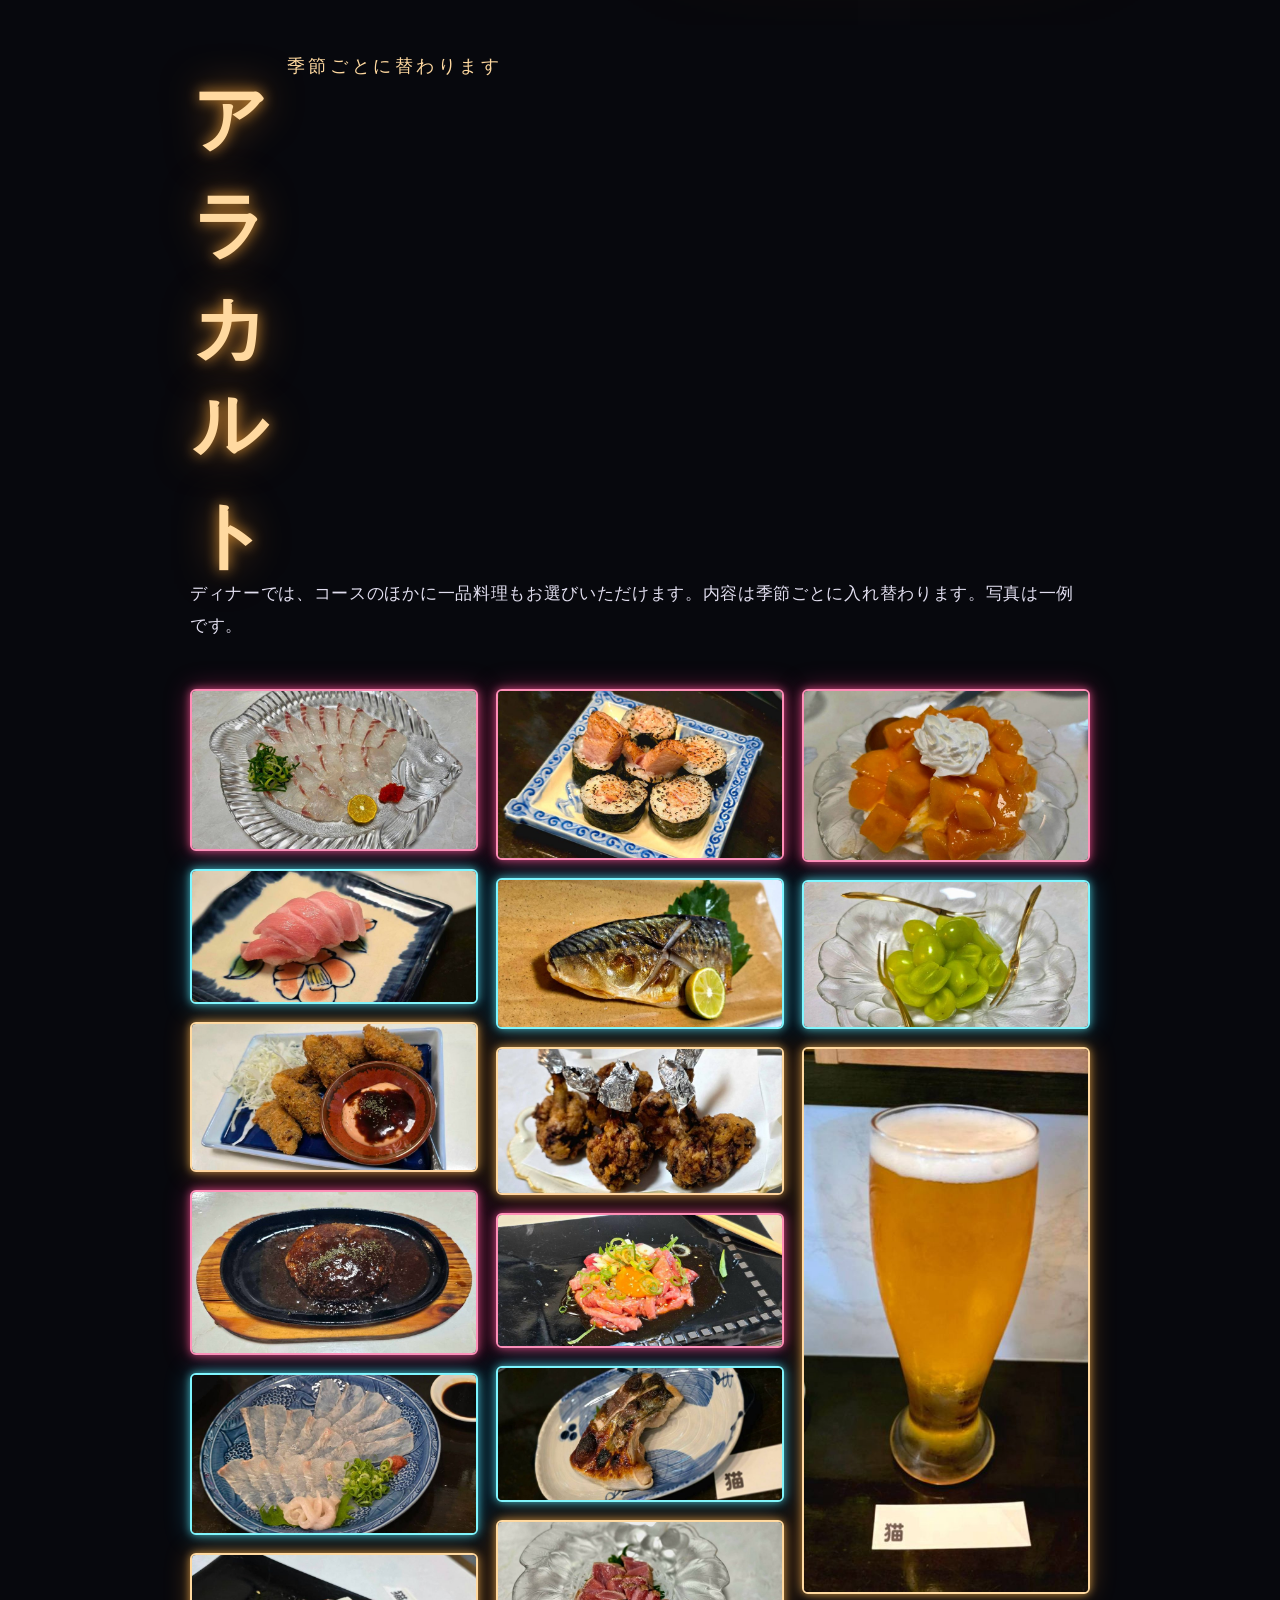
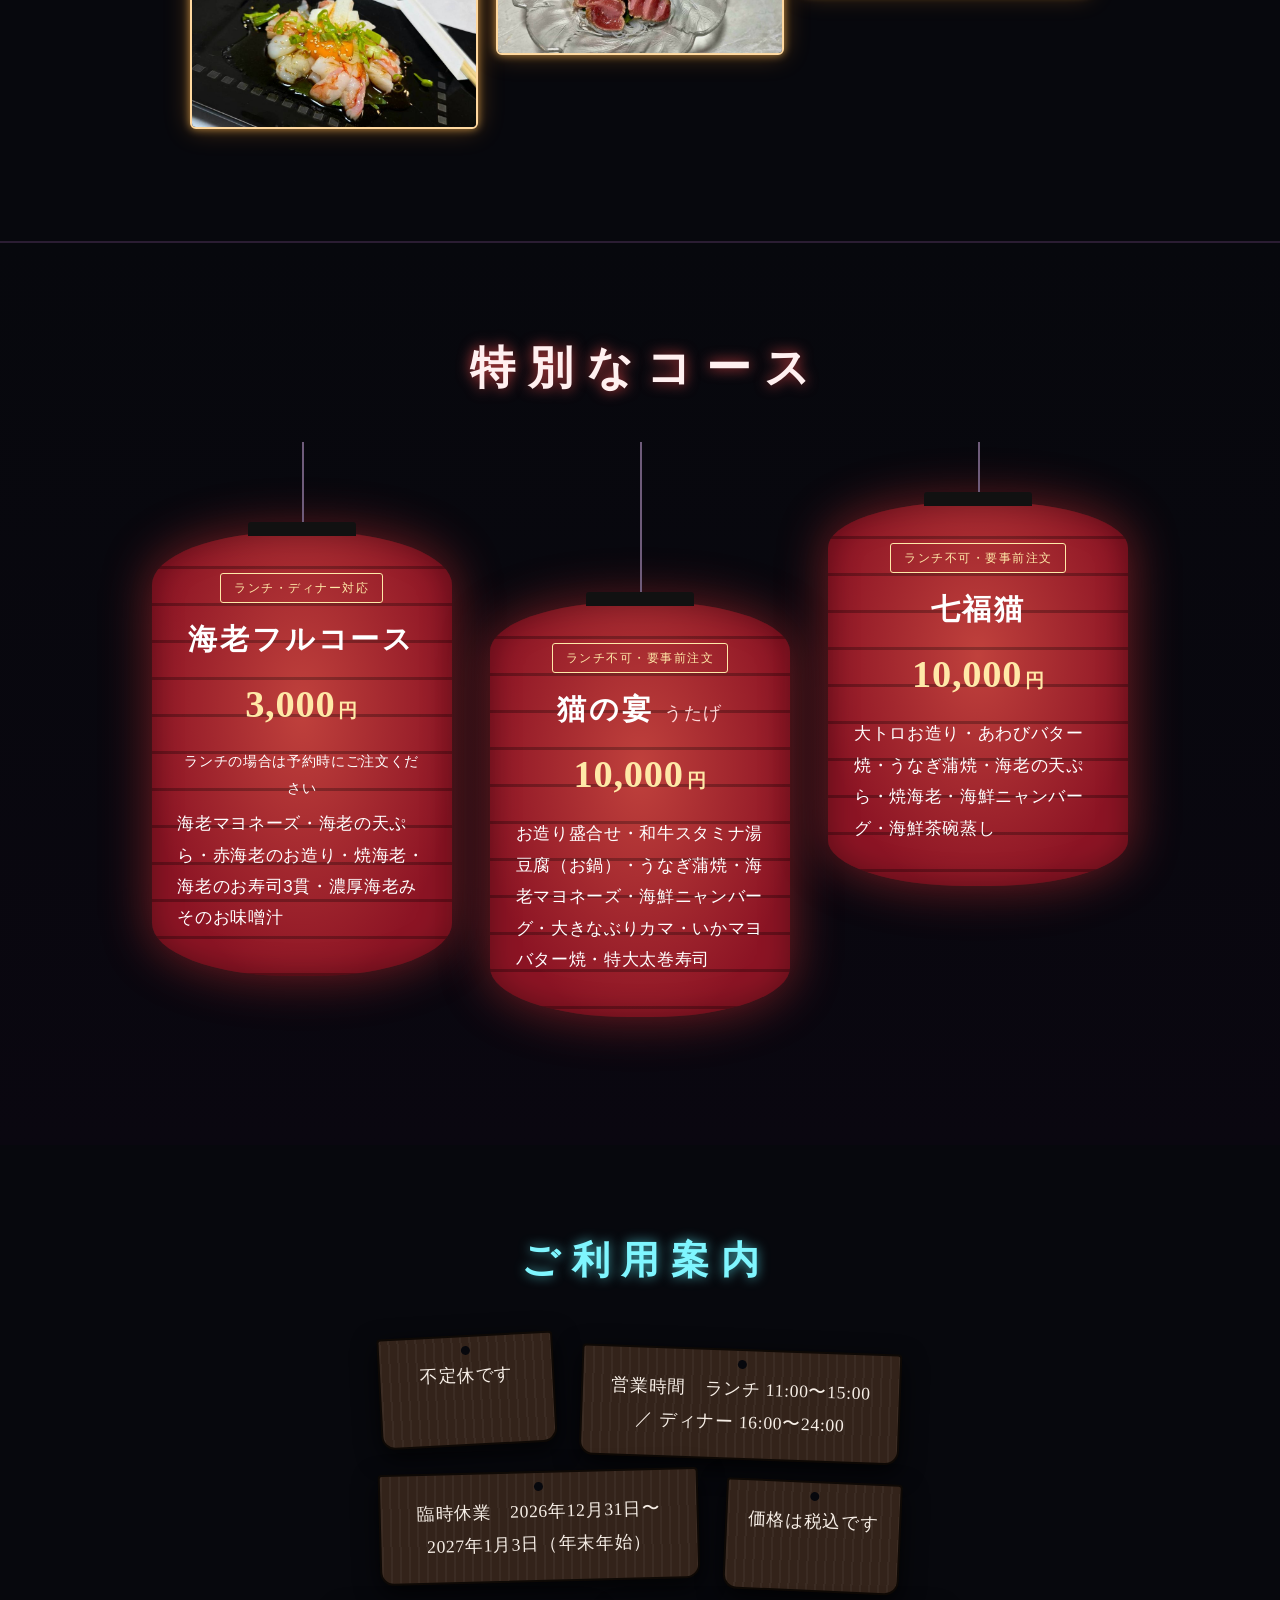
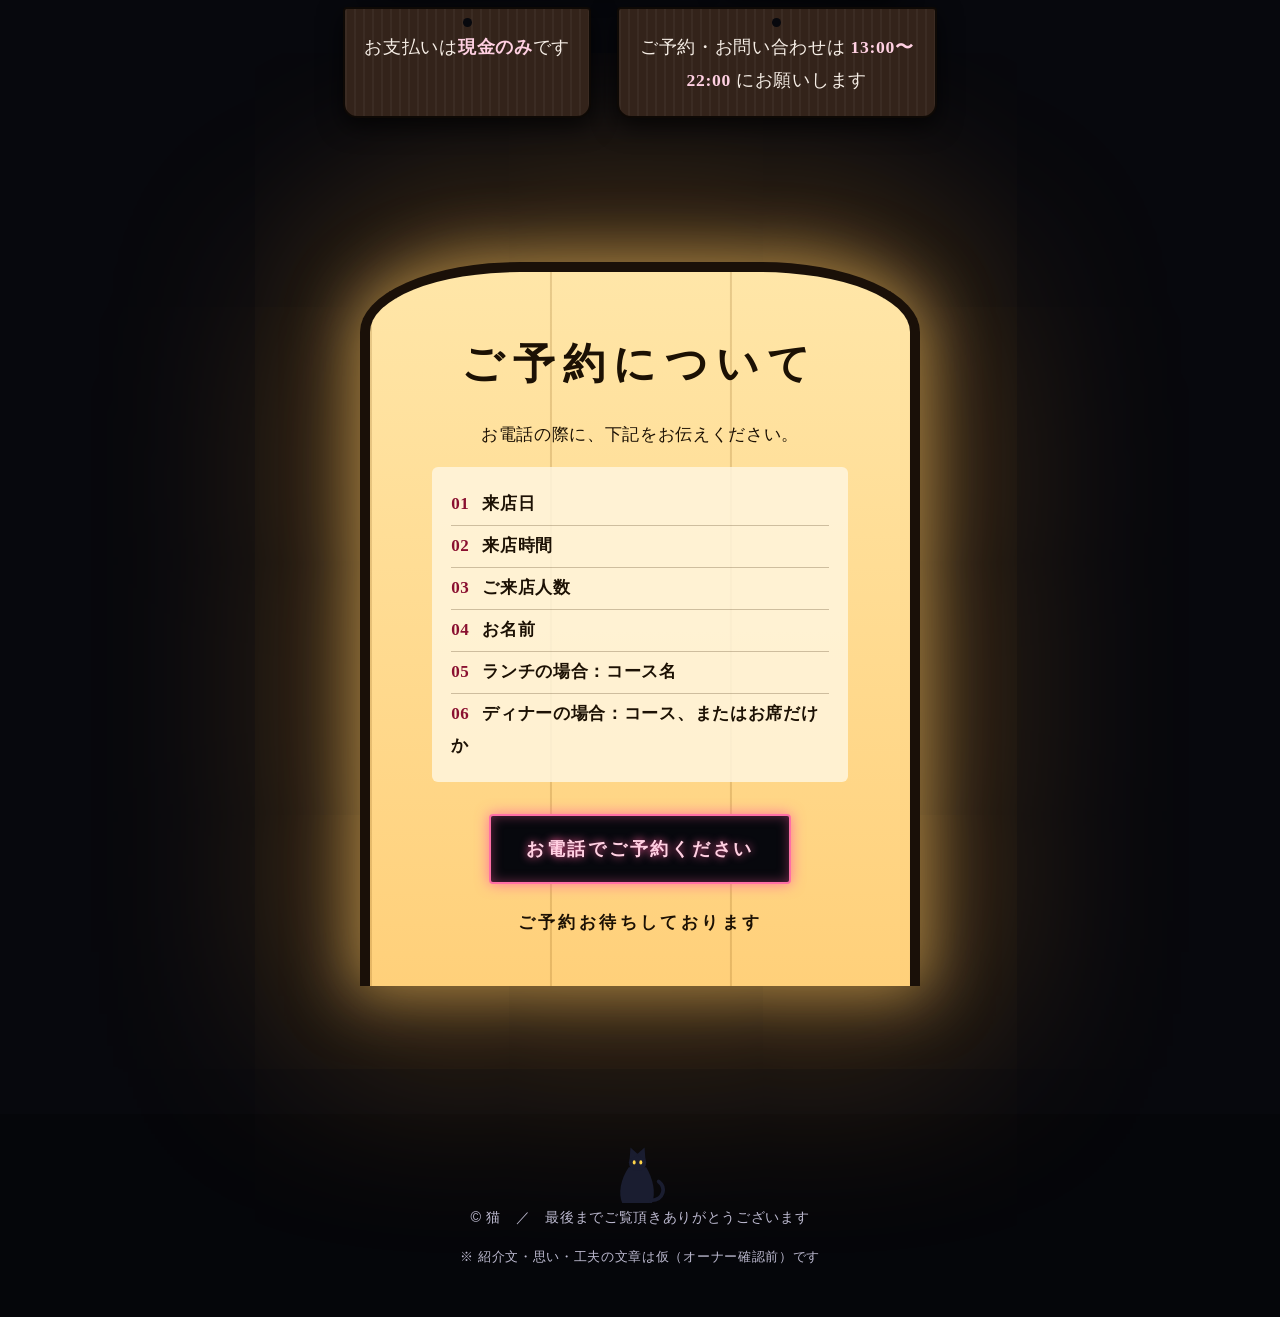
==== commit af5e0b88: "紹介文から「小さな」を削除 Co-Authored-By: Claude Sonnet 5.5 <noreply@anthropic.com>" ====
--- a/d-neon/index.html
+++ b/d-neon/index.html
@@ -104,7 +104,7 @@
     <ul class="points rv">
       <li><strong>すし職人</strong>の店主</li>
     </ul>
-    <p class="rv lead-p">すし職人として魚と向き合ってきた店主が、いただいたご予約の分だけ仕入れ、仕込み、一品ずつ仕上げます。ご紹介でお越しのお客様に、気がねなく、おなかいっぱい楽しんでいただきたい。そんな思いで営む、小さなお店です。</p>
+    <p class="rv lead-p">すし職人として魚と向き合ってきた店主が、いただいたご予約の分だけ仕入れ、仕込み、一品ずつ仕上げます。ご紹介でお越しのお客様に、気がねなく、おなかいっぱい楽しんでいただきたい。そんな思いで営むお店です。</p>
     <p class="rv">ランチは<strong>コース料理のみ</strong>、ディナーは<strong>一品料理</strong>もたくさんご用意しております。</p>
     <p class="hush rv">ご紹介のみで営業しているお店のため、住所と電話番号は掲載しておりません。</p>
   </div>
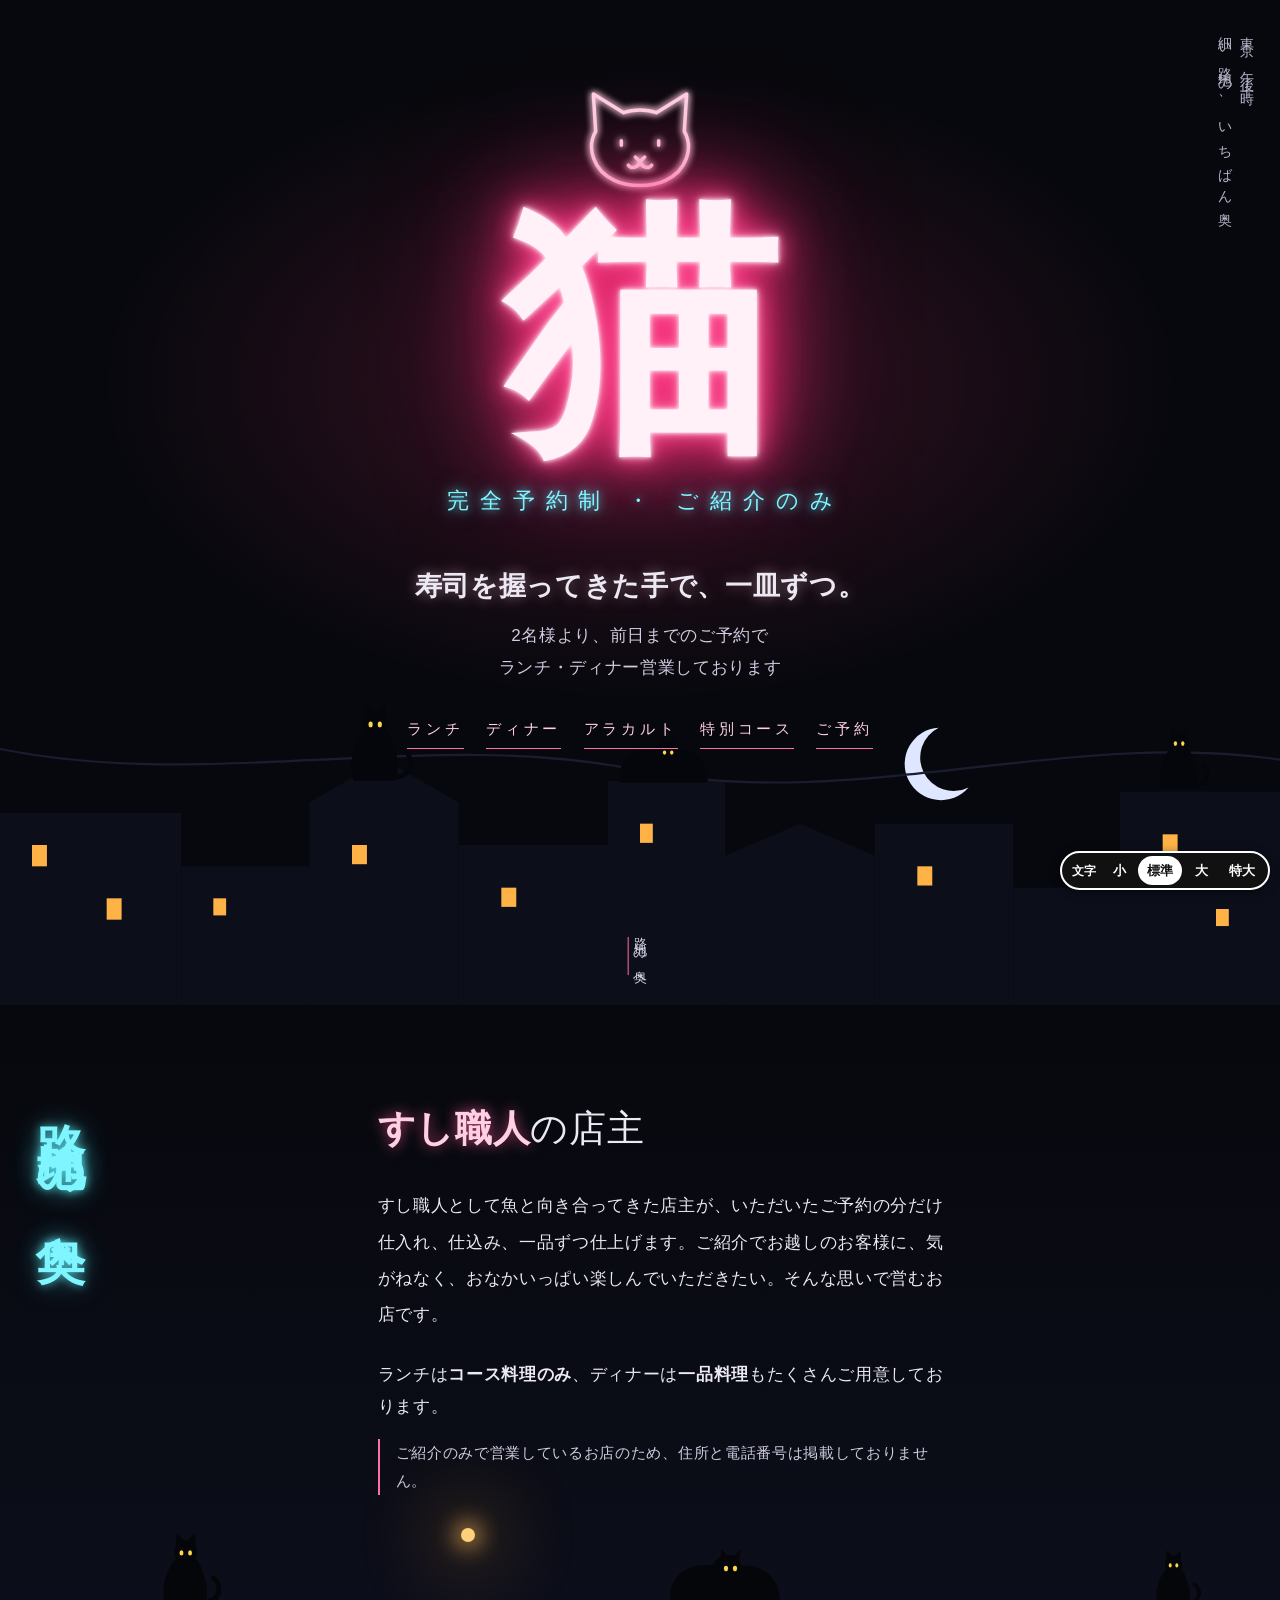
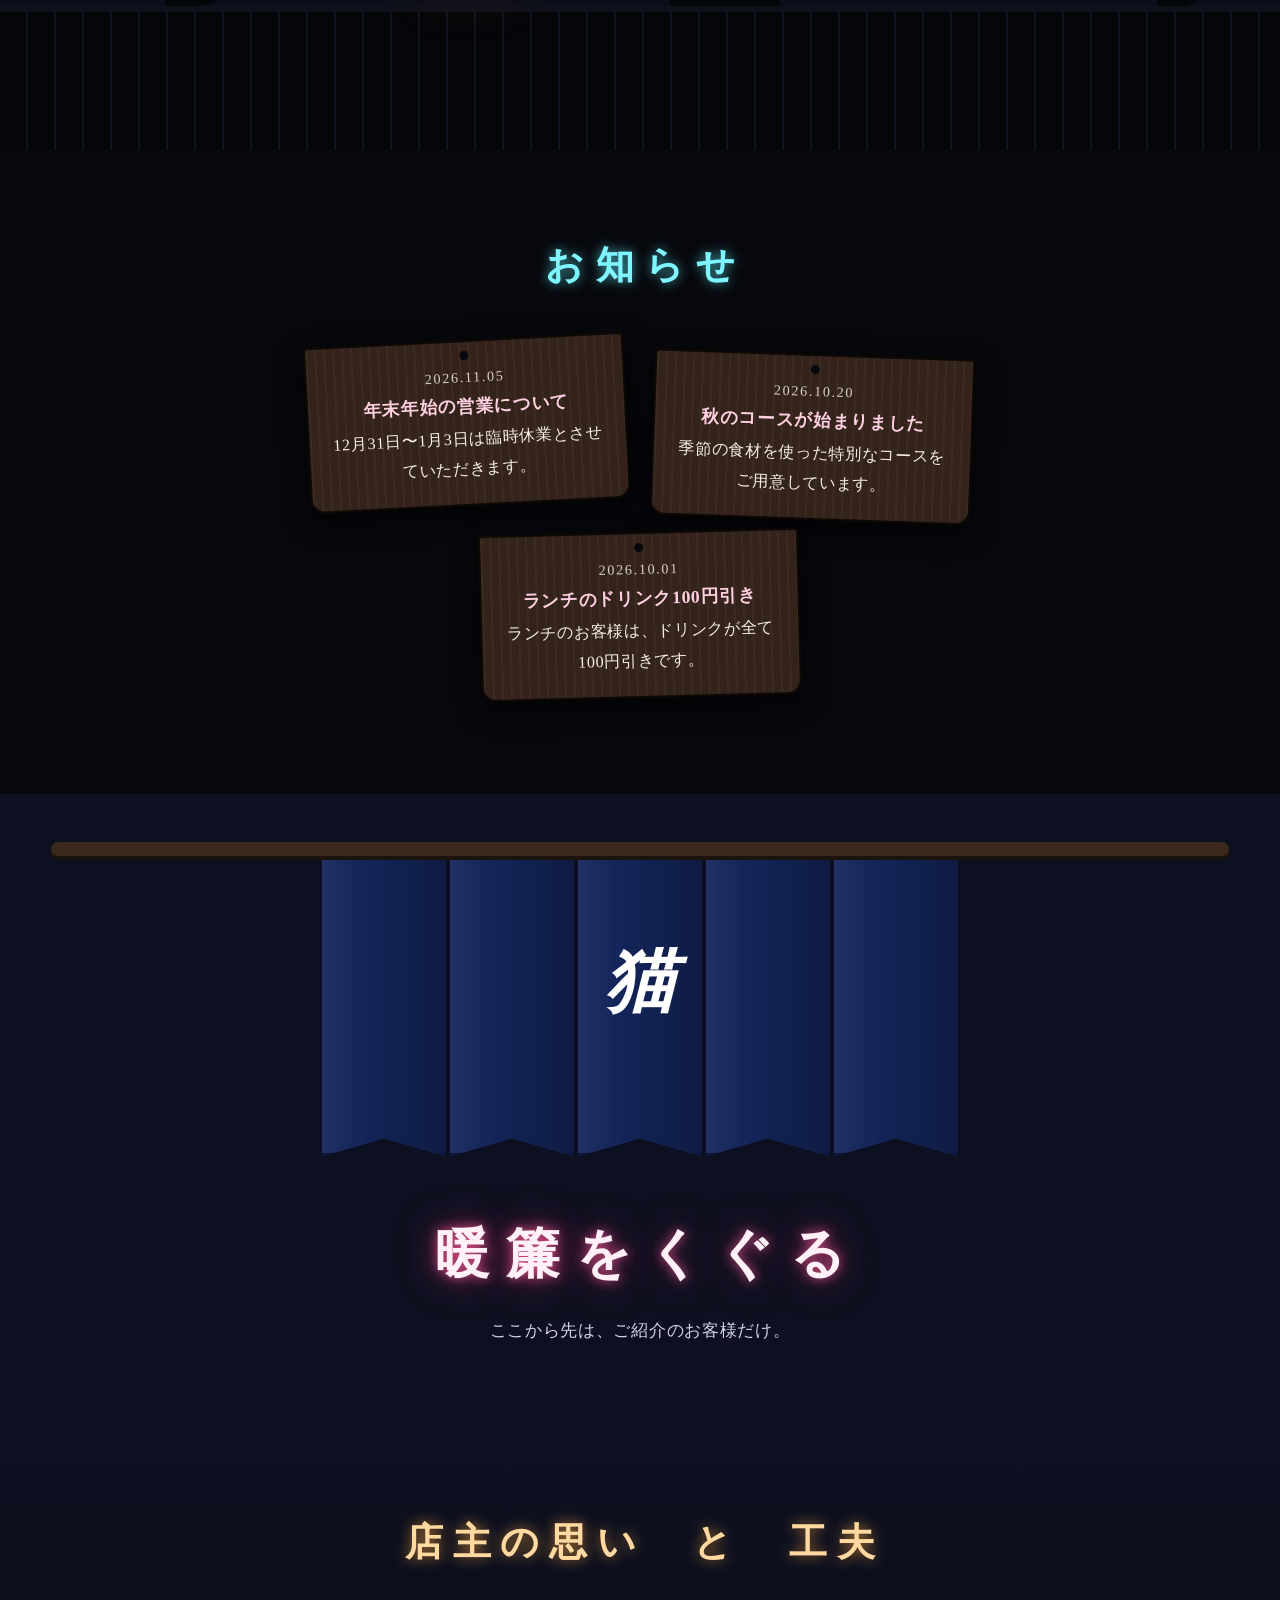
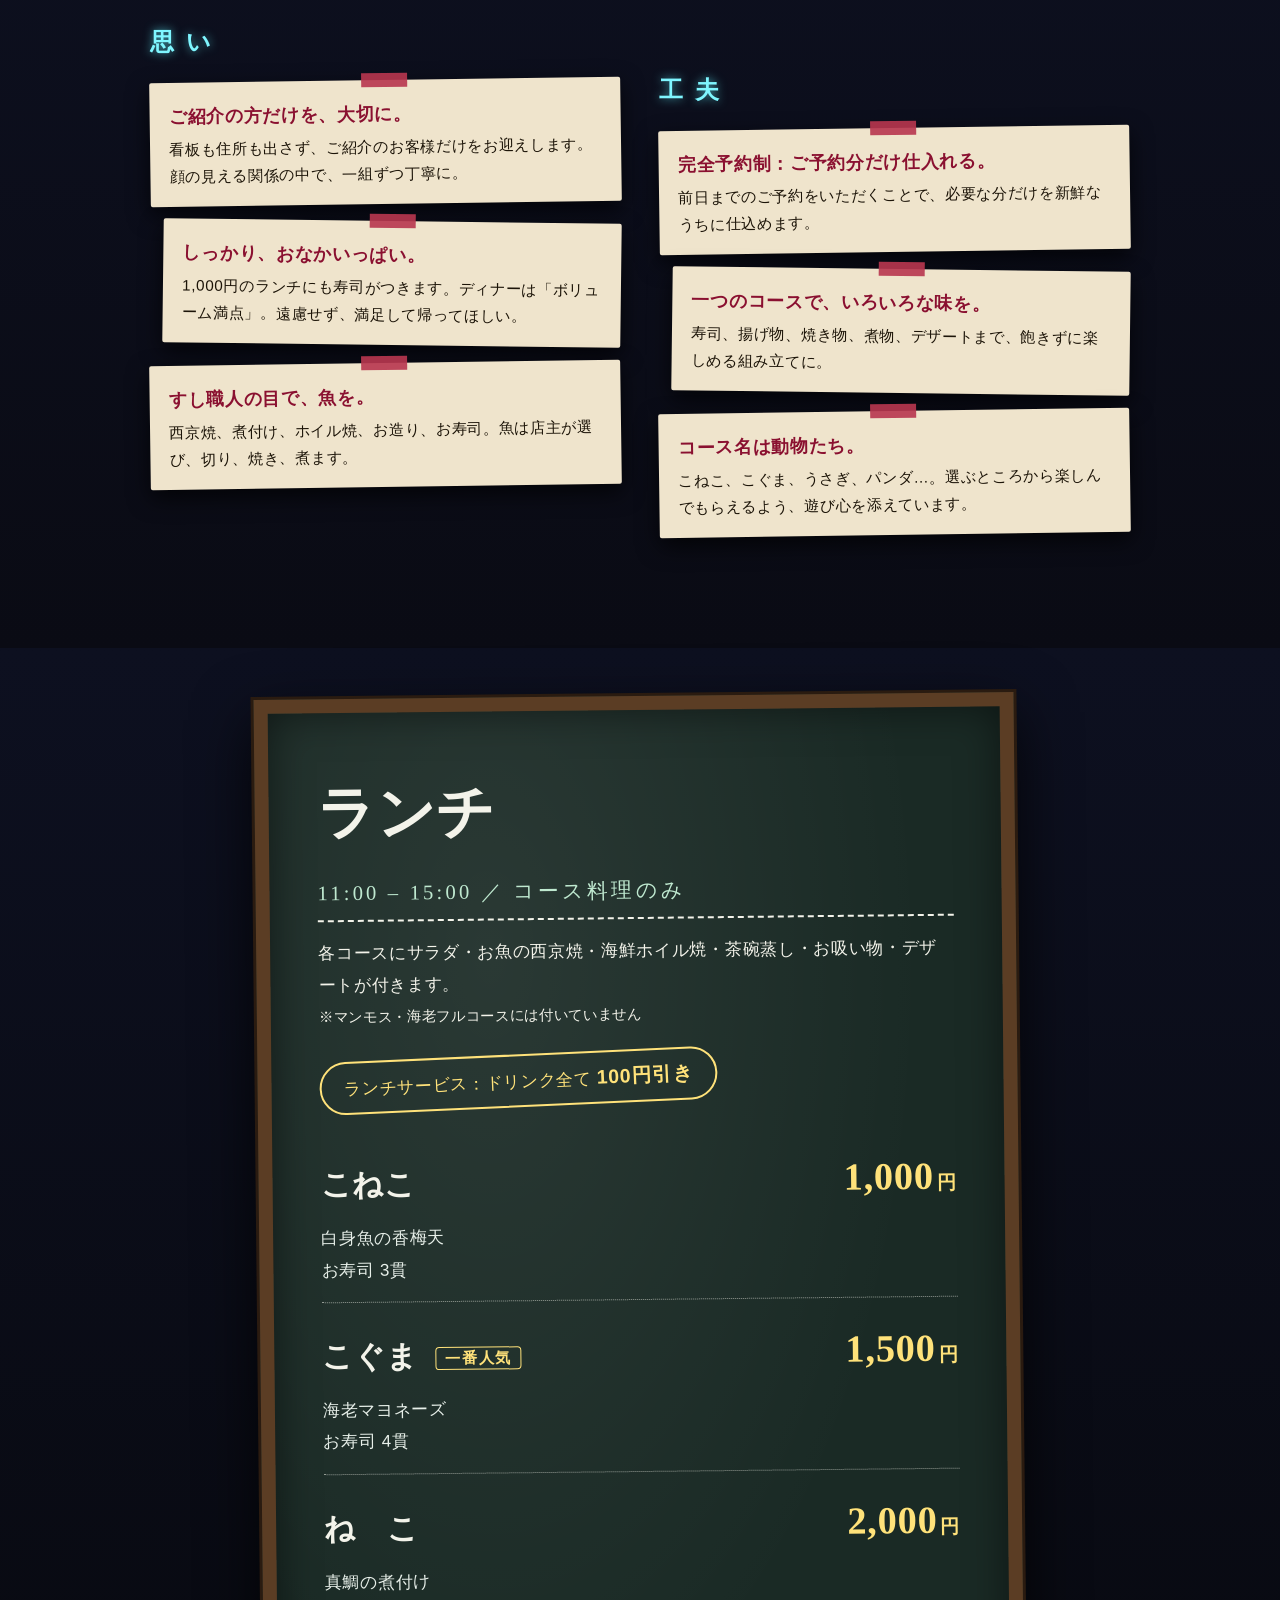
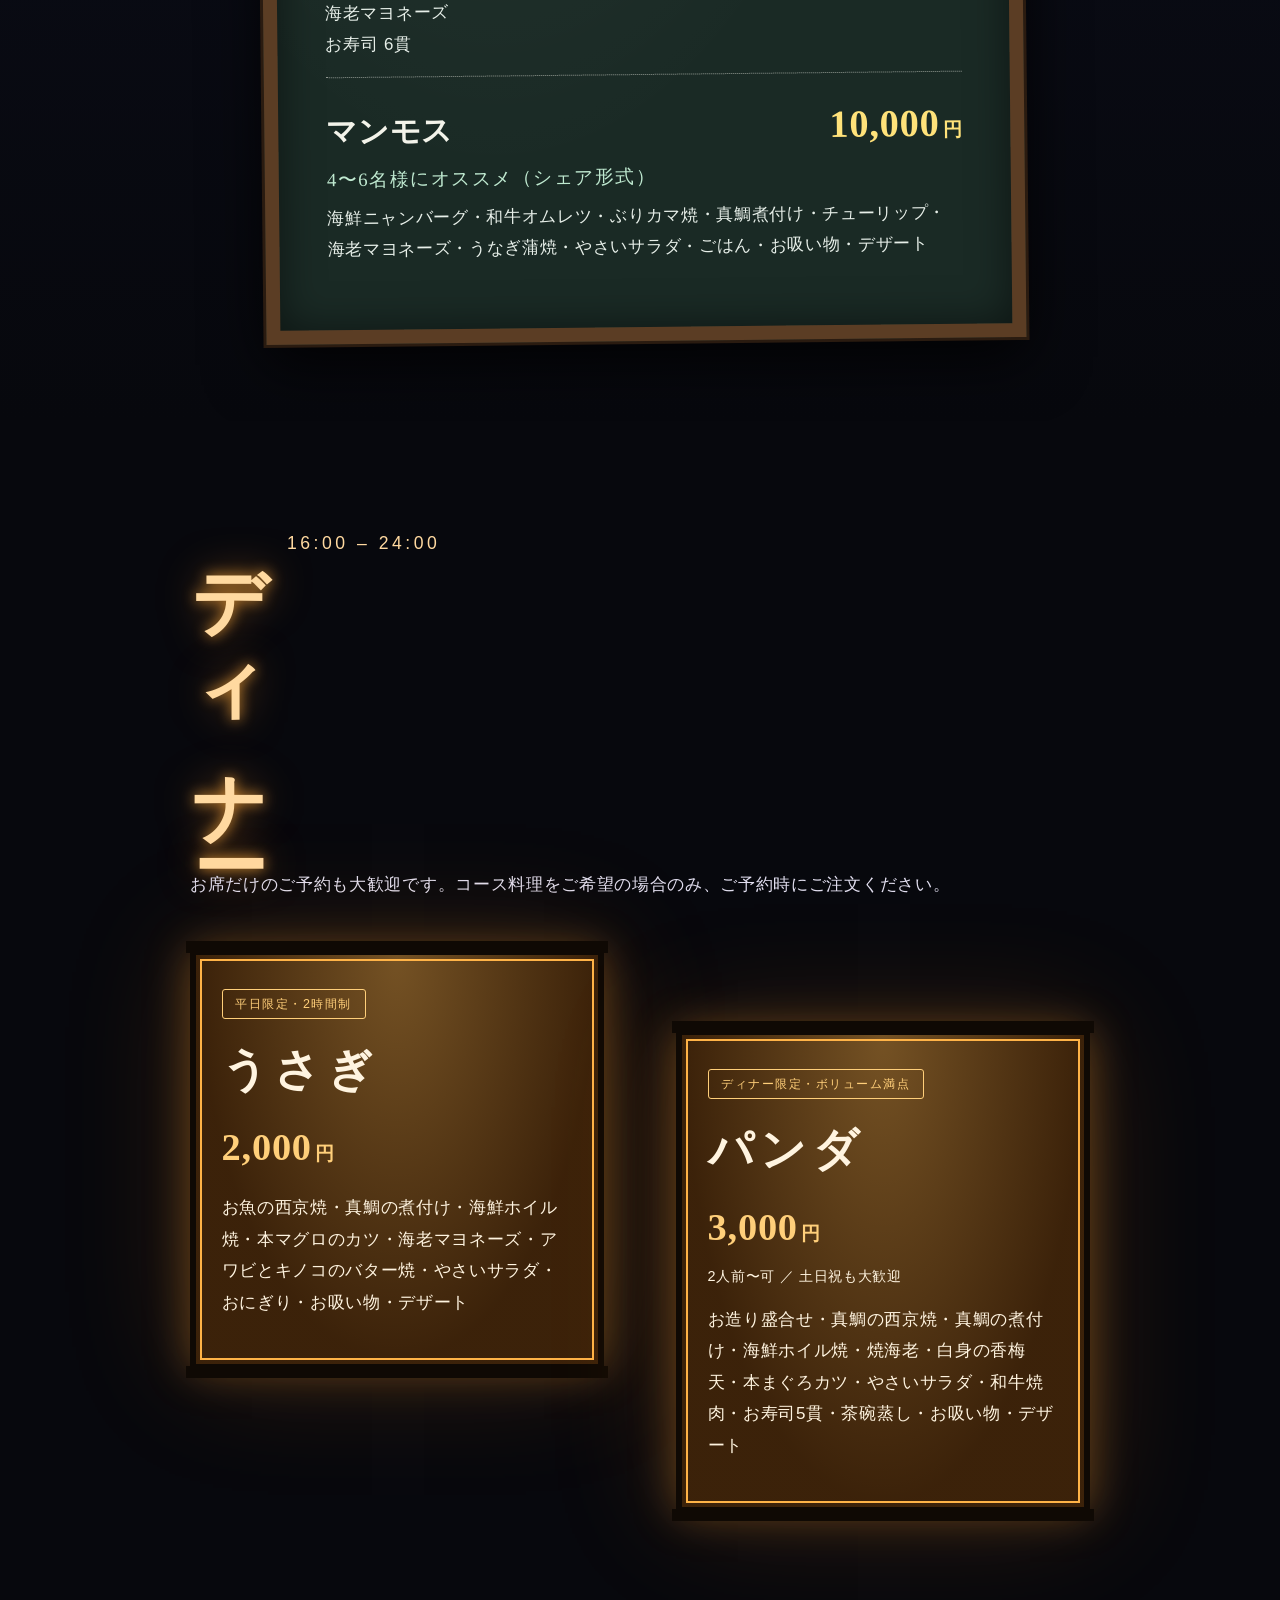
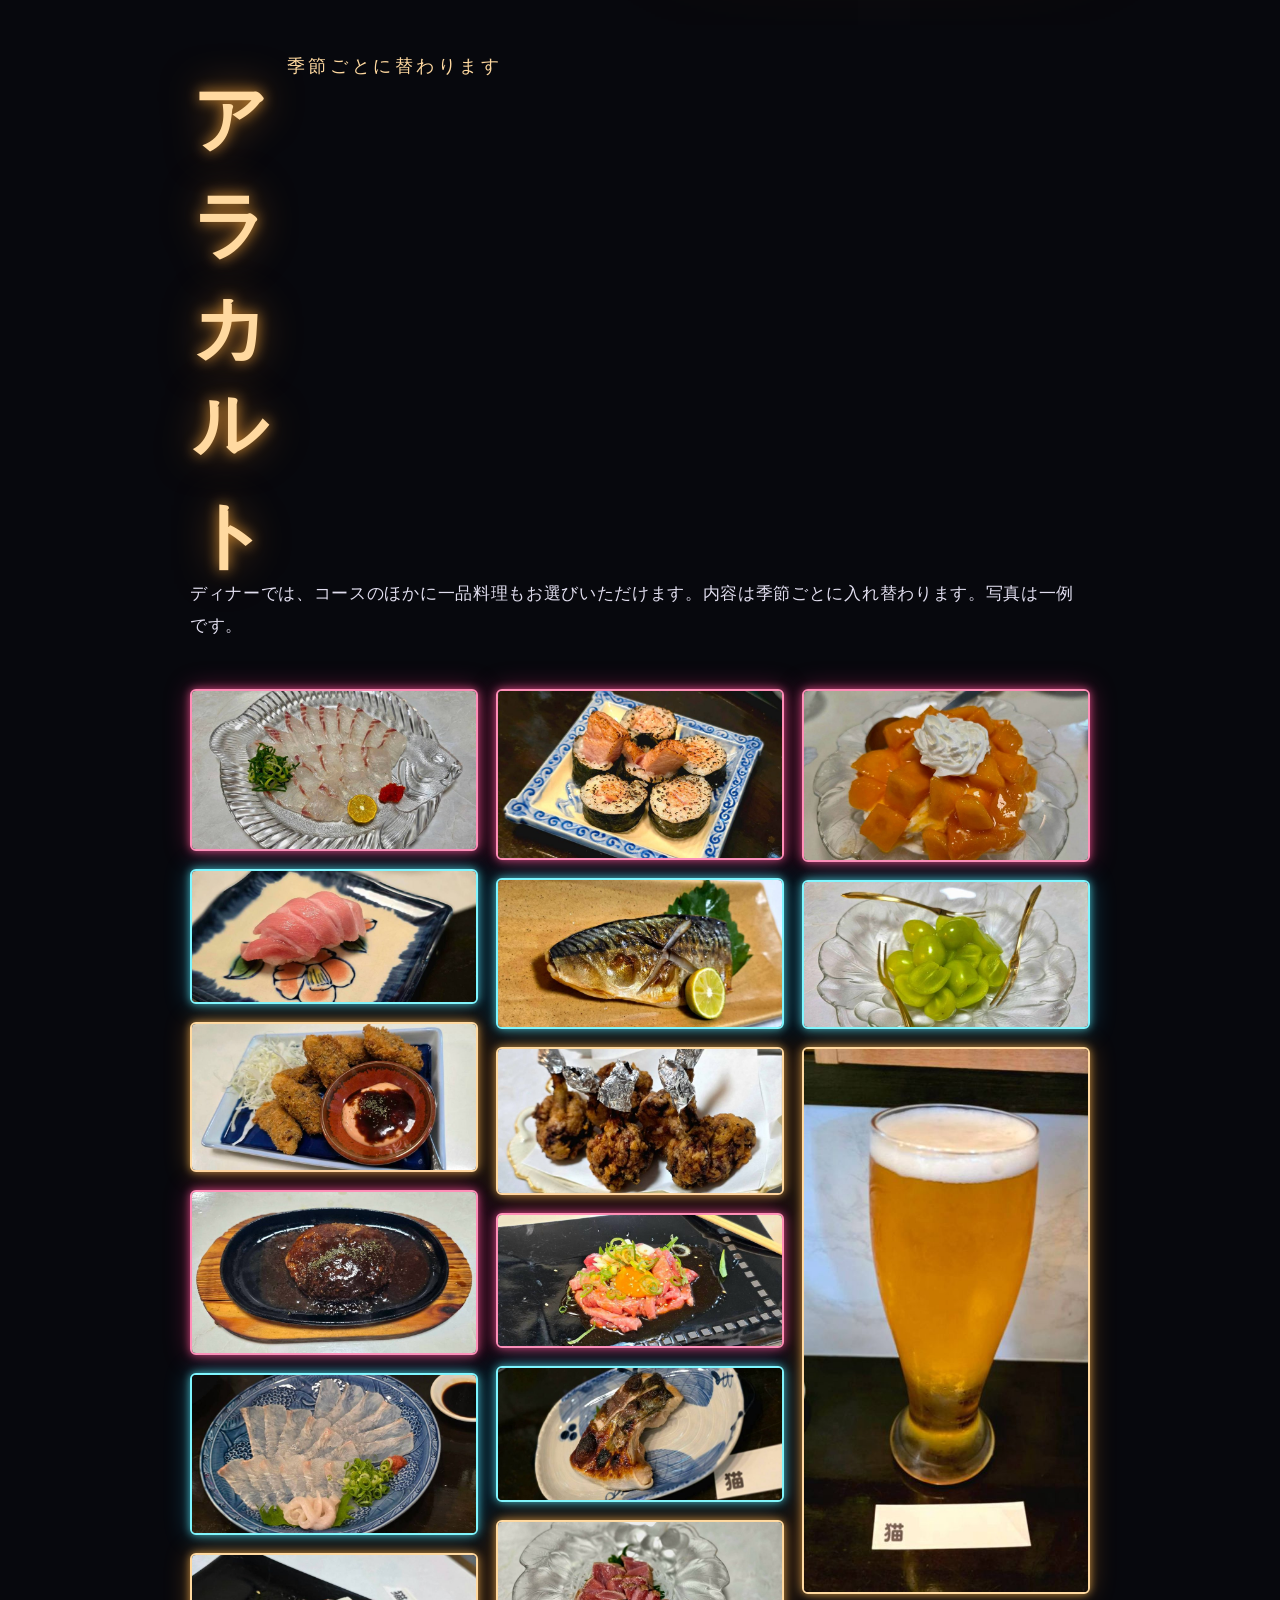
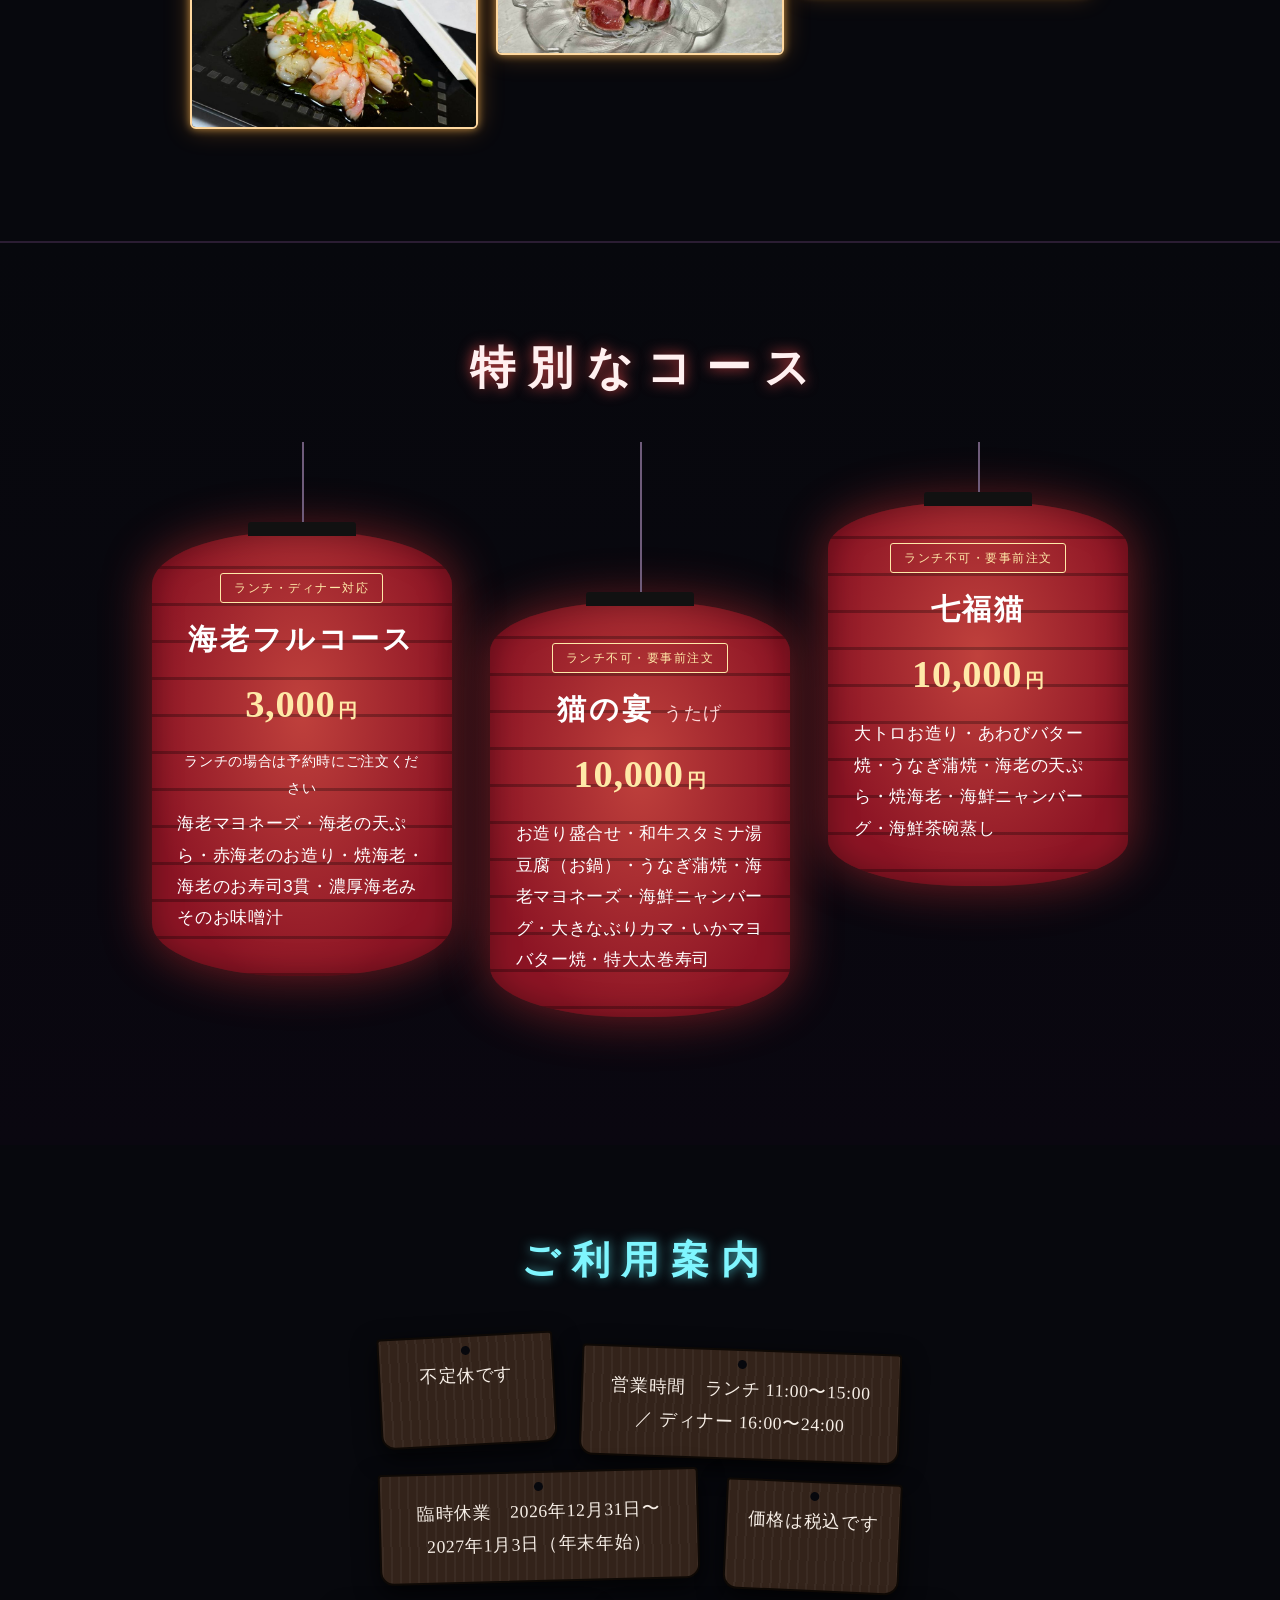
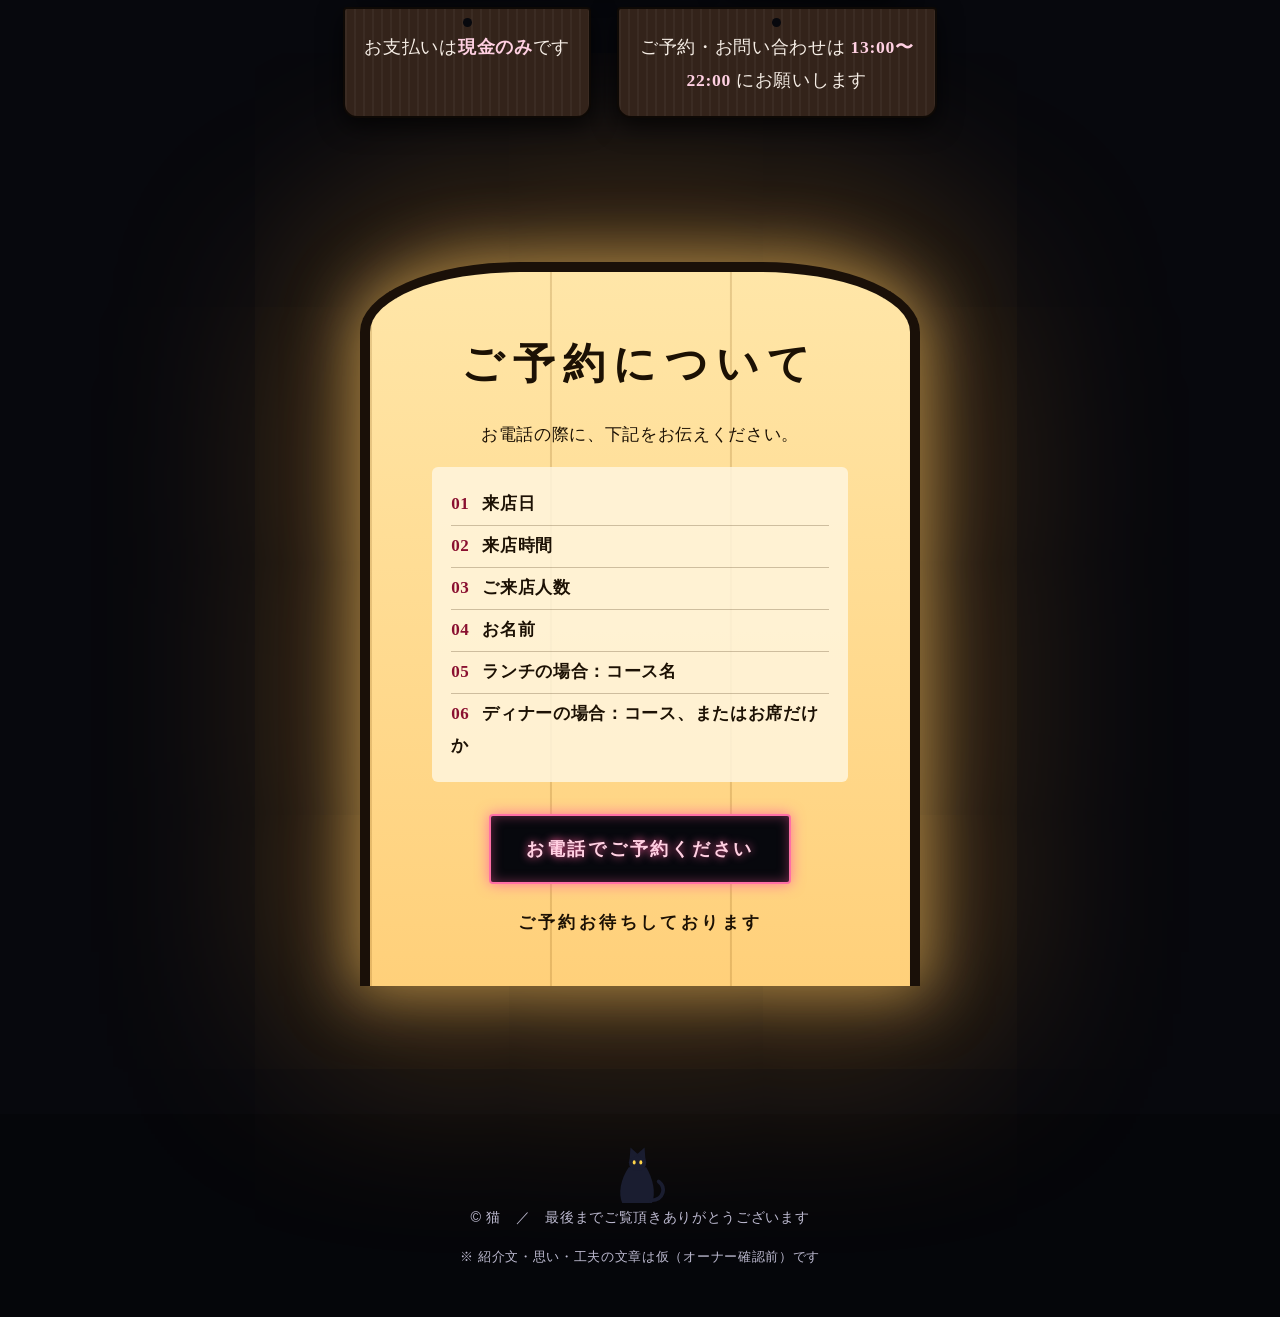
==== commit 39734a71: "各案に文字サイズ切り替え（小・標準・大・特大）を追加 Co-Authored-By: Claude Sonnet 5.5 <noreply@anthropic.com>" ====
--- a/d-neon/index.html
+++ b/d-neon/index.html
@@ -302,5 +302,6 @@
 </footer>
 
 <script src="script.js"></script>
+<script src="fontsize.js"></script>
 </body>
 </html>
